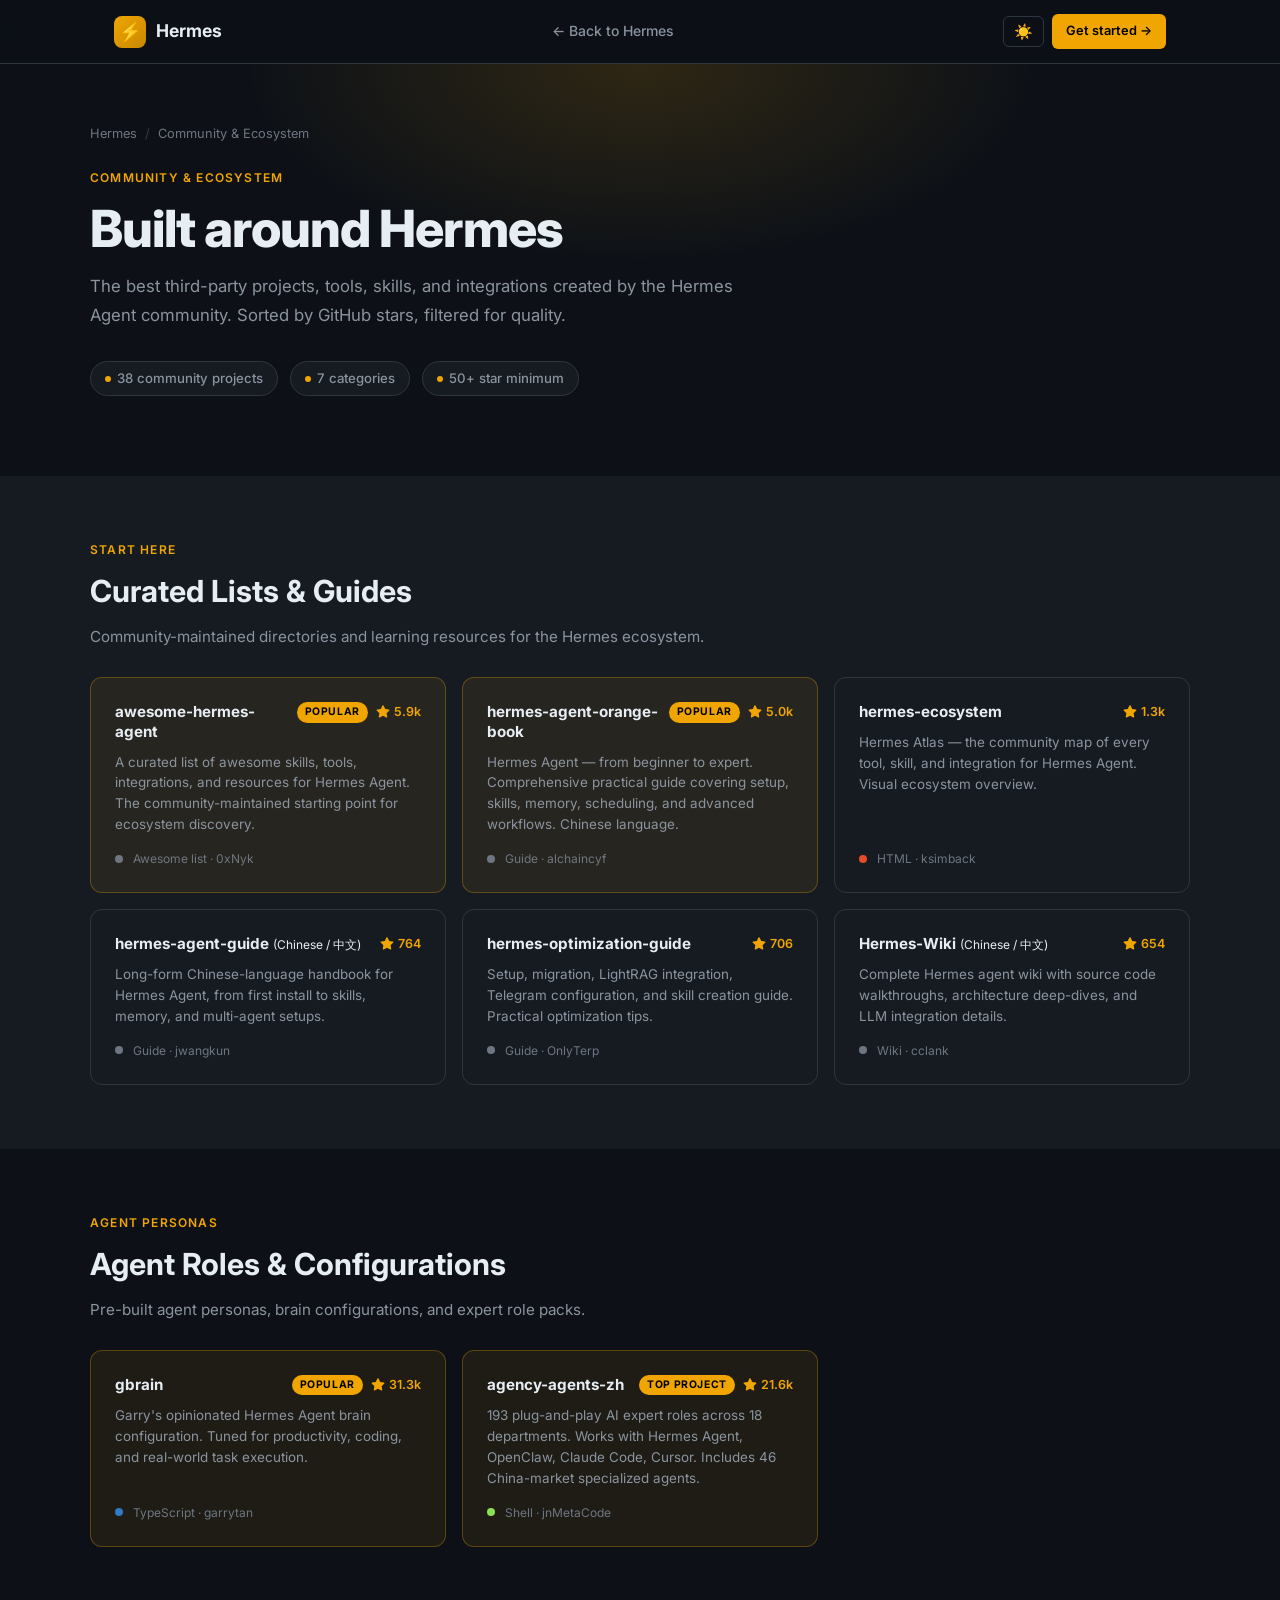
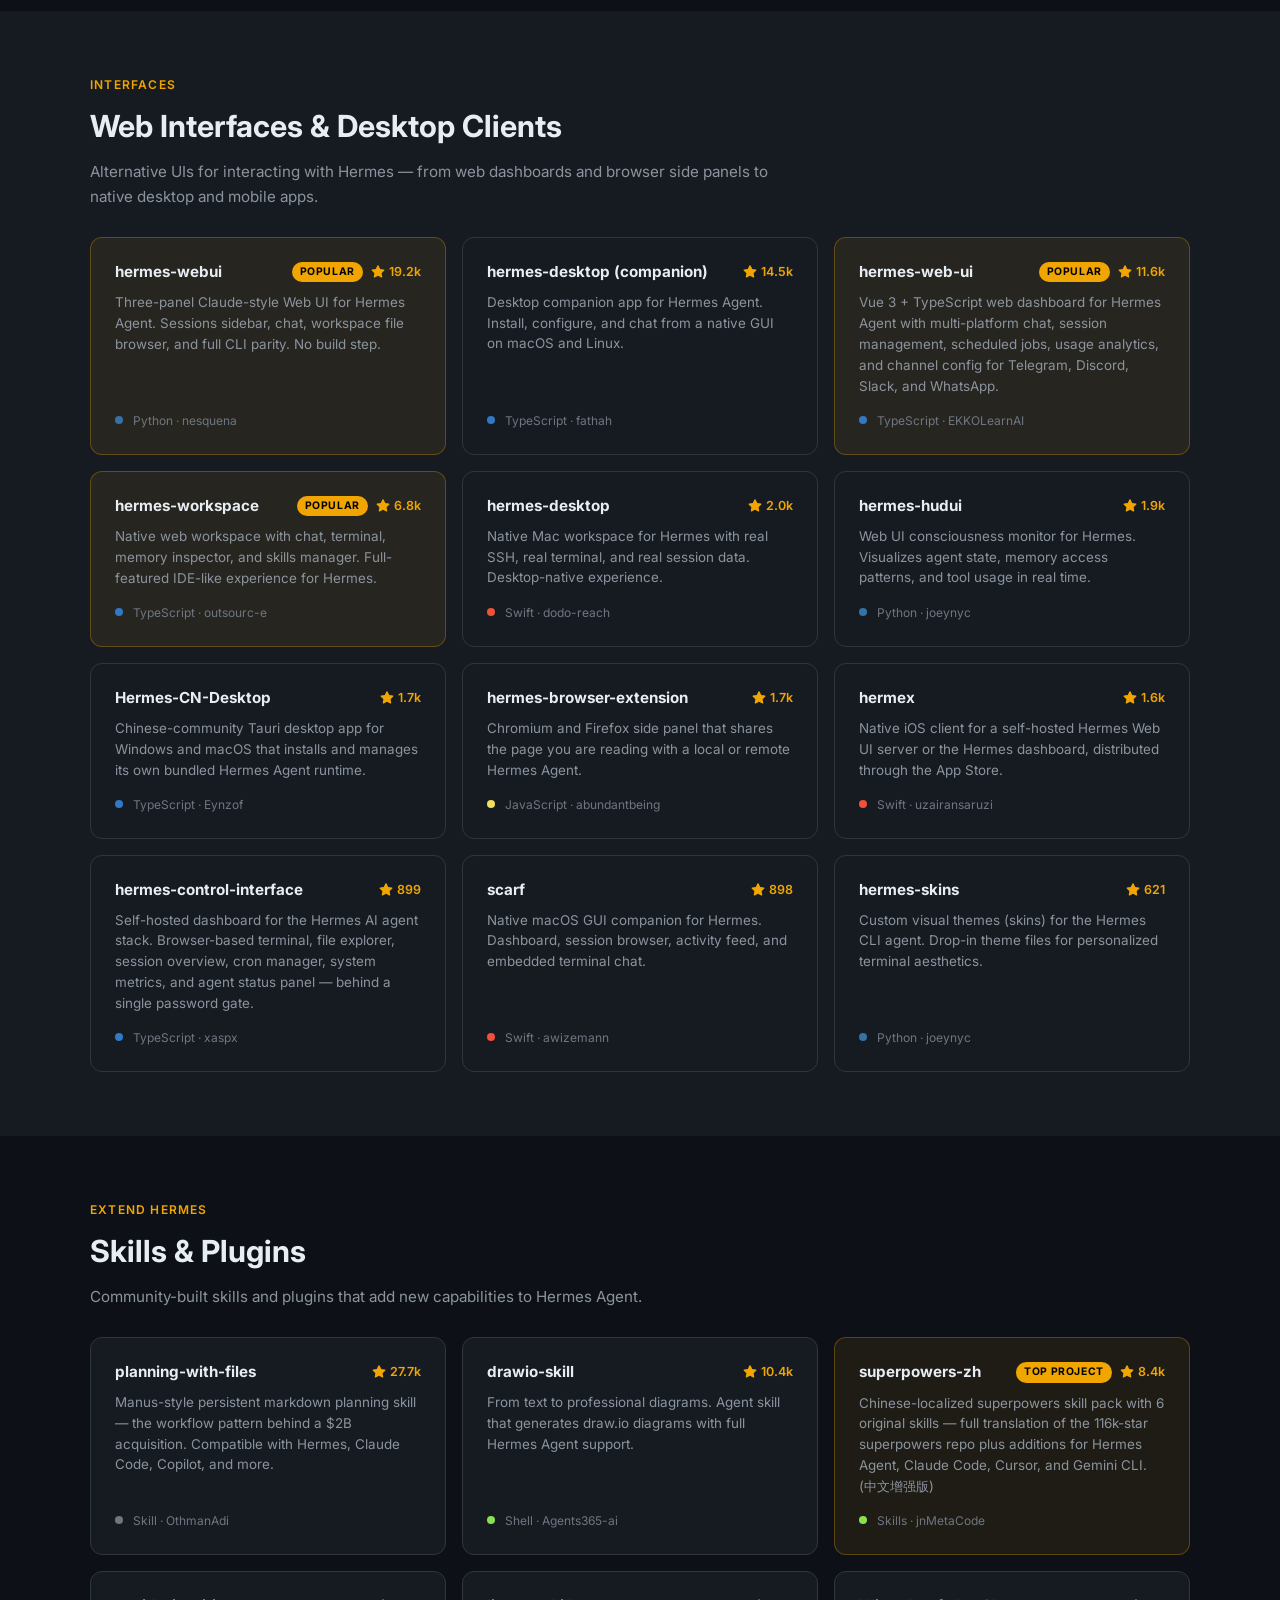
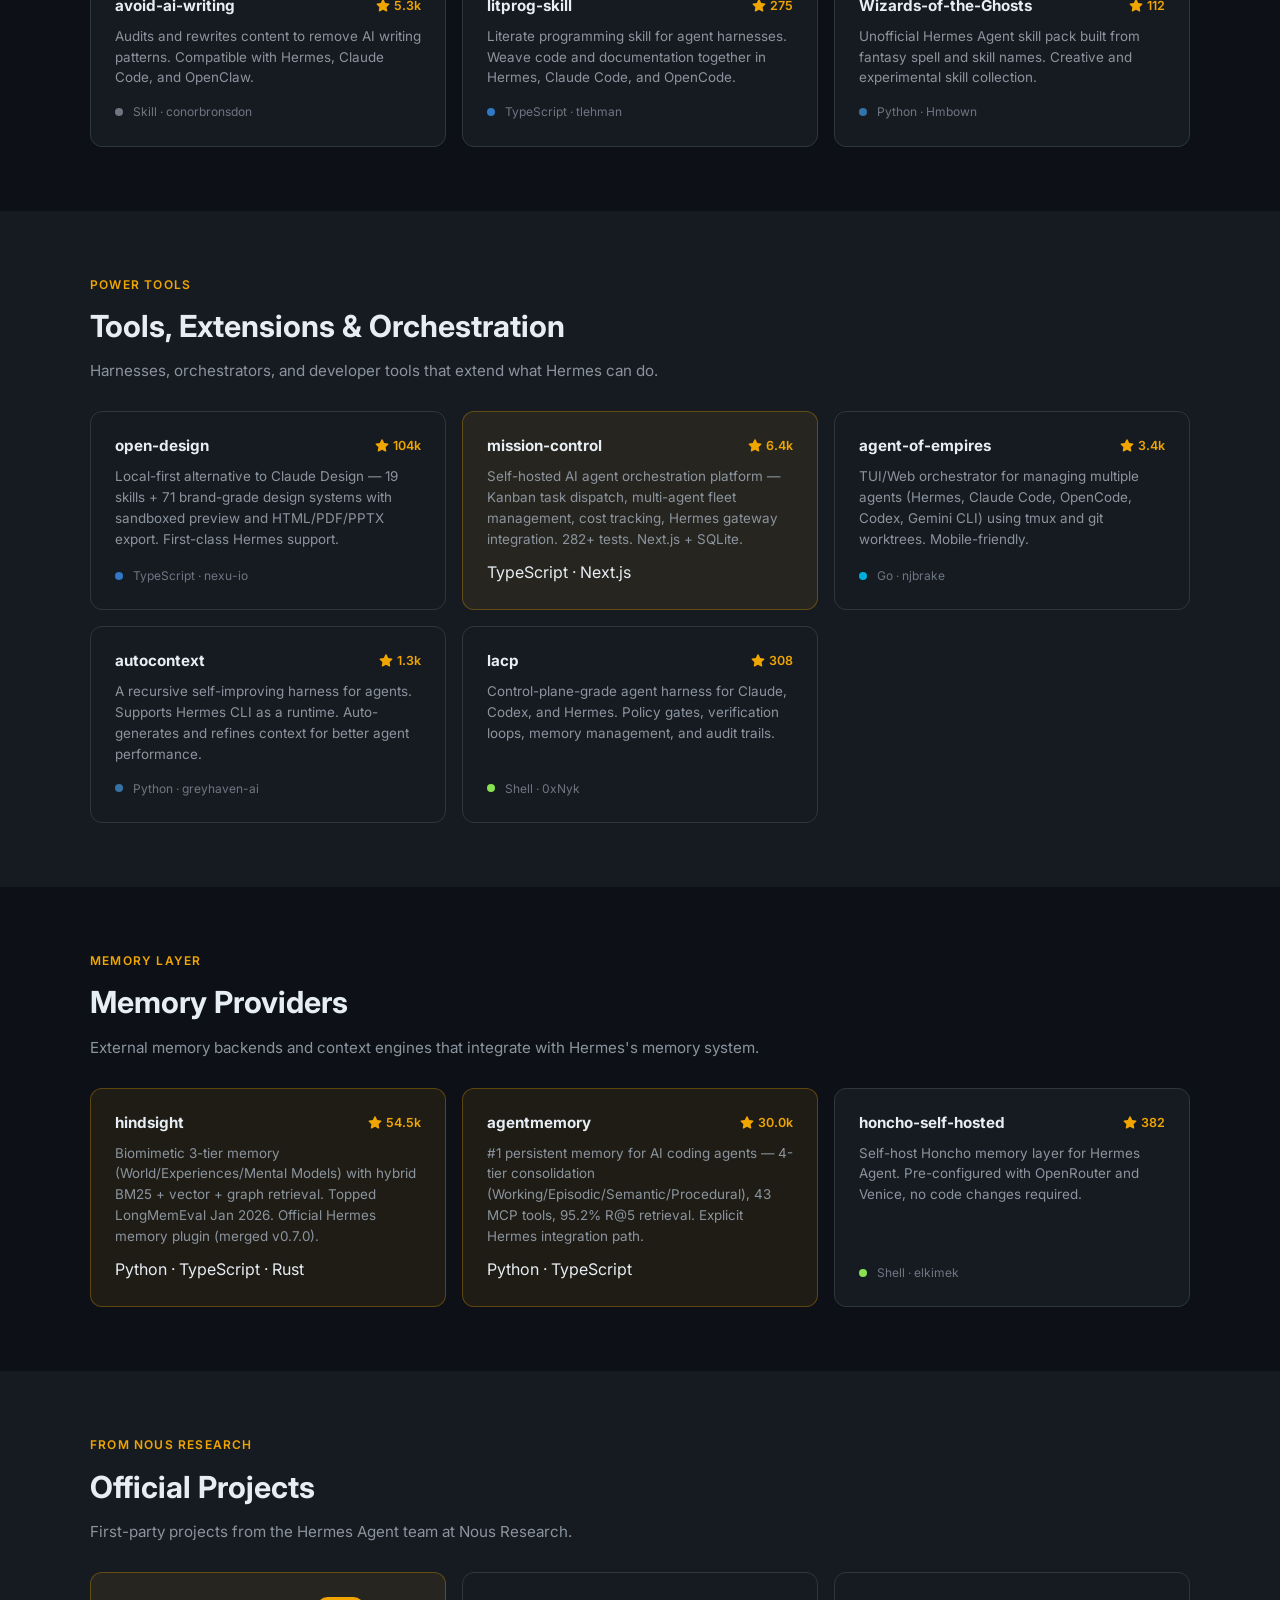
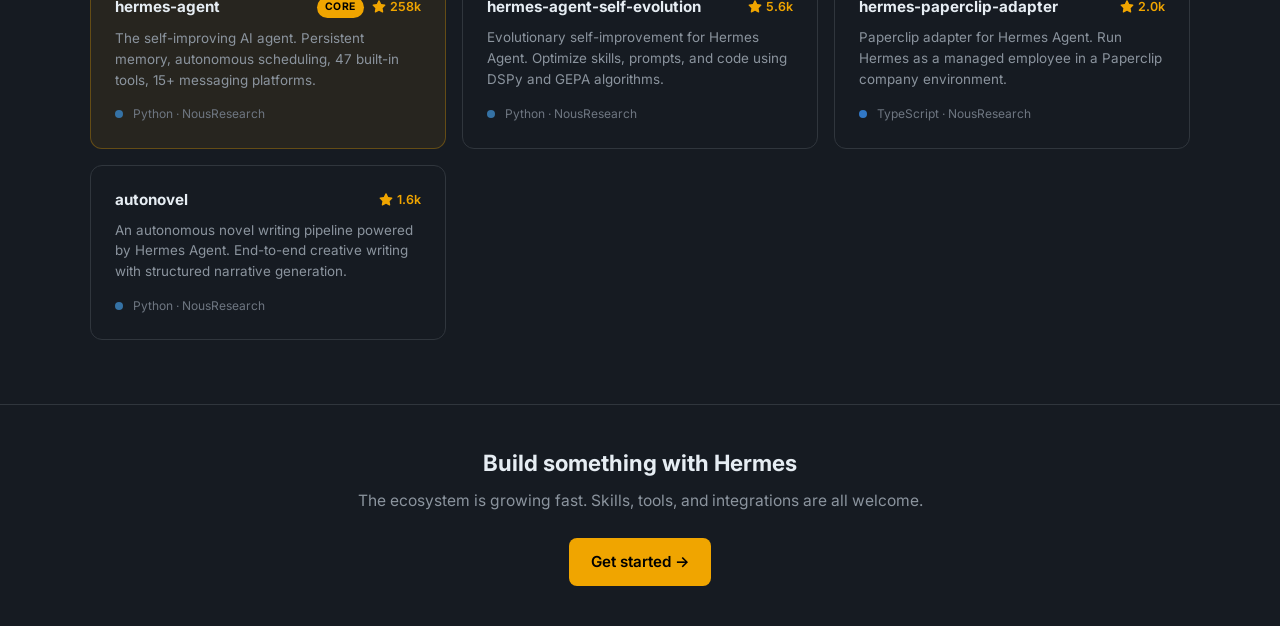
==== community/index.html @ 7d4db8fd "docs(community): daily star count refresh + re-sort by stars" ====
<!DOCTYPE html>
<html lang="en" data-theme="dark">
<head>
  <script>
    // Canonical URL: strip trailing index.html so links always show the clean path
    (function(){
      var p = window.location.pathname;
      if (p.endsWith('/index.html')) {
        var clean = p.slice(0, p.length - 'index.html'.length);
        window.history.replaceState(null, '', clean + window.location.search + window.location.hash);
      }
    })();
  </script>
  <meta charset="UTF-8" />
  <meta name="viewport" content="width=device-width, initial-scale=1.0" />
  <title>Hermes Ecosystem — Community Projects &amp; Tools</title>
  <meta name="description" content="The best third-party projects, tools, skills, and integrations built around Hermes Agent by the open-source community." />
  <meta property="og:title" content="Hermes Ecosystem — Community Projects & Tools" />
  <meta property="og:description" content="The best third-party projects, tools, skills, and integrations built around Hermes Agent." />
  <meta property="og:type" content="website" />
  <link rel="icon" type="image/svg+xml" href="/favicon.svg" />
  <link rel="icon" type="image/png" sizes="32x32" href="/favicon-32.png" />
  <link rel="icon" type="image/png" sizes="192x192" href="/favicon-192.png" />
  <link rel="shortcut icon" href="/favicon.ico" />
  <link rel="apple-touch-icon" sizes="512x512" href="/apple-touch-icon.png" />
  <link rel="preconnect" href="https://fonts.googleapis.com" />
  <link rel="preconnect" href="https://fonts.gstatic.com" crossorigin />
  <link href="https://fonts.googleapis.com/css2?family=Inter:wght@300;400;500;600;700;800&family=JetBrains+Mono:wght@400;500&display=swap" rel="stylesheet" />
  <style>
    :root {
      --bg-primary: #0d1117;
      --bg-secondary: #161b22;
      --bg-tertiary: #21262d;
      --bg-card: #161b22;
      --bg-card-hover: #1c2128;
      --border: #30363d;
      --border-hover: #484f58;
      --text-primary: #e6edf3;
      --text-secondary: #8b949e;
      --text-muted: #6e7681;
      --accent: #f0a500;
      --accent-dim: #c88800;
      --accent-glow: rgba(240,165,0,0.15);
      --accent-subtle: rgba(240,165,0,0.08);
      --green: #3fb950;
      --red: #f85149;
      --blue: #58a6ff;
      --purple: #bc8cff;
      --nav-height: 64px;
      --radius: 8px;
      --radius-lg: 12px;
      --shadow: 0 1px 3px rgba(0,0,0,0.4),0 4px 16px rgba(0,0,0,0.3);
    }
    [data-theme="light"] {
      --bg-primary: #ffffff;
      --bg-secondary: #f6f8fa;
      --bg-tertiary: #eaeef2;
      --bg-card: #ffffff;
      --bg-card-hover: #f6f8fa;
      --border: #d0d7de;
      --border-hover: #9198a1;
      --text-primary: #1f2328;
      --text-secondary: #656d76;
      --text-muted: #9198a1;
      --accent: #c07800;
      --accent-dim: #a06000;
      --accent-glow: rgba(192,120,0,0.12);
      --accent-subtle: rgba(192,120,0,0.06);
      --green: #1a7f37;
      --red: #cf222e;
      --blue: #0969da;
      --purple: #7c3aed;
      --shadow: 0 1px 3px rgba(0,0,0,0.1),0 4px 16px rgba(0,0,0,0.06);
    }
    *,*::before,*::after{box-sizing:border-box;margin:0;padding:0}
    html{scroll-behavior:smooth;font-size:16px;overflow-x:hidden}
    body{font-family:'Inter',-apple-system,BlinkMacSystemFont,'Segoe UI',sans-serif;background:var(--bg-primary);color:var(--text-primary);line-height:1.6;transition:background 0.2s,color 0.2s;-webkit-font-smoothing:antialiased}
    a{color:var(--accent);text-decoration:none;transition:color 0.15s}
    a:hover{color:var(--accent-dim)}
    ::-webkit-scrollbar{width:6px;height:6px}
    ::-webkit-scrollbar-track{background:var(--bg-secondary)}
    ::-webkit-scrollbar-thumb{background:var(--border);border-radius:3px}

    /* Nav */
    #nav{position:fixed;top:0;left:0;right:0;height:var(--nav-height);background:rgba(13,17,23,0.92);backdrop-filter:blur(12px);-webkit-backdrop-filter:blur(12px);border-bottom:1px solid var(--border);z-index:1000}
    [data-theme="light"] #nav{background:rgba(255,255,255,0.92)}
    .nav-inner{max-width:1100px;margin:0 auto;padding:0 24px;height:100%;display:flex;align-items:center;justify-content:space-between;gap:16px}
    .nav-logo{display:flex;align-items:center;gap:10px;font-weight:700;font-size:1.1rem;color:var(--text-primary);text-decoration:none;flex-shrink:0}
    .nav-logo-icon{width:32px;height:32px;background:linear-gradient(135deg,var(--accent),var(--accent-dim));border-radius:8px;display:flex;align-items:center;justify-content:center;font-size:18px;line-height:1}
    .nav-back{display:flex;align-items:center;gap:6px;color:var(--text-secondary);font-size:0.875rem;font-weight:500;padding:6px 12px;border-radius:6px;transition:color 0.15s,background 0.15s;text-decoration:none}
    .nav-back:hover{color:var(--text-primary);background:var(--bg-tertiary)}
    .btn-theme{background:none;border:1px solid var(--border);color:var(--text-secondary);cursor:pointer;padding:7px 10px;border-radius:6px;font-size:15px;line-height:1;transition:border-color 0.15s,color 0.15s,background 0.15s}
    .btn-theme:hover{border-color:var(--border-hover);color:var(--text-primary);background:var(--bg-tertiary)}
    .hamburger{display:none;flex-direction:column;gap:5px;cursor:pointer;padding:6px;border:1px solid var(--border);border-radius:6px;background:none;transition:border-color 0.15s;flex-shrink:0}
    .hamburger:hover{border-color:var(--border-hover)}
    .hamburger span{display:block;width:20px;height:2px;background:var(--text-secondary);border-radius:2px;transition:transform 0.2s,opacity 0.2s}
    .hamburger.open span:nth-child(1){transform:translateY(7px) rotate(45deg)}
    .hamburger.open span:nth-child(2){opacity:0}
    .hamburger.open span:nth-child(3){transform:translateY(-7px) rotate(-45deg)}
    #community-mobile-menu{display:none;position:fixed;top:var(--nav-height);left:0;right:0;background:var(--bg-secondary);border-bottom:1px solid var(--border);padding:16px 24px;z-index:999;flex-direction:column;gap:4px}
    #community-mobile-menu.open{display:flex}
    #community-mobile-menu a{color:var(--text-secondary);font-size:0.95rem;font-weight:500;padding:10px 12px;border-radius:6px;transition:color 0.15s,background 0.15s;text-decoration:none}
    #community-mobile-menu a:hover{color:var(--text-primary);background:var(--bg-tertiary)}
    .btn-cta{background:var(--accent);color:#000;font-size:0.8rem;font-weight:600;padding:7px 14px;border-radius:6px;border:none;cursor:pointer;text-decoration:none;display:inline-block;transition:background 0.15s,transform 0.1s;white-space:nowrap}
    .btn-cta:hover{background:var(--accent-dim);color:#000;transform:translateY(-1px)}

    /* Layout */
    main{padding-top:var(--nav-height)}
    .hero{padding:60px 24px 48px;background:var(--bg-primary);position:relative;overflow:hidden}
    .hero::before{content:'';position:absolute;top:-200px;left:50%;transform:translateX(-50%);width:800px;height:400px;background:radial-gradient(ellipse at center,var(--accent-glow) 0%,transparent 70%);pointer-events:none}
    .container{max-width:1100px;margin:0 auto;position:relative}
    .section{padding:64px 24px}
    .section-alt{background:var(--bg-secondary)}

    /* Breadcrumb */
    .breadcrumb{display:flex;align-items:center;gap:8px;font-size:0.8rem;color:var(--text-muted);margin-bottom:24px;flex-wrap:wrap}
    .breadcrumb a{color:var(--text-muted)}
    .breadcrumb a:hover{color:var(--accent)}
    .breadcrumb-sep{opacity:0.4}

    /* Hero content */
    .page-label{font-size:0.75rem;font-weight:600;letter-spacing:0.1em;text-transform:uppercase;color:var(--accent);margin-bottom:12px}
    .page-title{font-size:clamp(2rem,5vw,3.2rem);font-weight:800;line-height:1.1;letter-spacing:-0.02em;margin-bottom:16px}
    .page-sub{font-size:1.05rem;color:var(--text-secondary);max-width:680px;line-height:1.7;margin-bottom:32px}

    /* Stats bar */
    .stats-bar{display:flex;flex-wrap:wrap;gap:12px;margin-bottom:32px}
    .stat-pill{display:inline-flex;align-items:center;gap:6px;background:var(--bg-secondary);border:1px solid var(--border);color:var(--text-secondary);font-size:0.825rem;font-weight:500;padding:6px 14px;border-radius:100px}
    .stat-pill .dot{width:6px;height:6px;background:var(--accent);border-radius:50%;flex-shrink:0}

    /* Category sections */
    .cat-label{font-size:0.75rem;font-weight:600;letter-spacing:0.1em;text-transform:uppercase;color:var(--accent);margin-bottom:8px}
    .cat-title{font-size:clamp(1.4rem,3vw,1.9rem);font-weight:700;margin-bottom:8px;color:var(--text-primary)}
    .cat-desc{font-size:0.95rem;color:var(--text-secondary);max-width:680px;line-height:1.65;margin-bottom:28px}

    /* Project cards */
    .project-grid{display:grid;grid-template-columns:repeat(3,minmax(0,1fr));gap:16px;margin-bottom:0}
    .project-grid > *{min-width:0}
    .project-card{background:var(--bg-card);border:1px solid var(--border);border-radius:var(--radius-lg);padding:24px;display:flex;flex-direction:column;gap:10px;transition:border-color 0.2s,transform 0.15s,background 0.2s;text-decoration:none;color:inherit}
    .project-card:hover{border-color:var(--accent);transform:translateY(-3px);background:var(--bg-card-hover);color:inherit}
    .project-header{display:flex;align-items:flex-start;justify-content:space-between;gap:8px}
    .project-name{font-size:0.95rem;font-weight:700;color:var(--text-primary);line-height:1.3;word-break:break-word;min-width:0;flex:1}
    .project-stars{display:inline-flex;align-items:center;gap:4px;font-size:0.78rem;font-weight:600;color:var(--accent);white-space:nowrap;flex-shrink:0}
    .project-stars svg{width:14px;height:14px;fill:var(--accent)}
    .project-desc{font-size:0.84rem;color:var(--text-secondary);line-height:1.55;flex:1}
    .project-meta{display:flex;align-items:center;gap:10px;font-size:0.75rem;color:var(--text-muted);margin-top:auto;padding-top:4px}
    .lang-dot{width:8px;height:8px;border-radius:50%;flex-shrink:0}
    .lang-python{background:#3572A5}
    .lang-ts{background:#3178c6}
    .lang-js{background:#f1e05a}
    .lang-swift{background:#F05138}
    .lang-shell{background:#89e051}
    .lang-html{background:#e34c26}
    .lang-go{background:#00ADD8}
    .lang-rust{background:#dea584}
    .lang-makefile{background:#427819}
    .lang-docs{background:var(--text-muted)}

    /* Featured card (wider) */
    .project-card.featured{border-color:rgba(240,165,0,0.3);background:var(--accent-subtle)}
    .project-card.featured:hover{border-color:var(--accent)}
    .featured-badge{font-size:0.65rem;font-weight:700;letter-spacing:0.06em;text-transform:uppercase;background:var(--accent);color:#000;padding:2px 8px;border-radius:100px;flex-shrink:0}

    /* CTA footer */
    .cta-strip{background:var(--bg-secondary);border-top:1px solid var(--border);padding:40px 24px;text-align:center}
    .cta-strip h2{font-size:1.4rem;font-weight:700;margin-bottom:8px}
    .cta-strip p{color:var(--text-secondary);margin-bottom:24px;font-size:0.975rem}
    .cta-btns{display:flex;gap:12px;justify-content:center;flex-wrap:wrap}
    .btn-primary{display:inline-flex;align-items:center;gap:6px;background:var(--accent);color:#000;font-weight:600;font-size:0.95rem;padding:12px 22px;border-radius:8px;transition:background 0.15s,transform 0.1s}
    .btn-primary:hover{background:var(--accent-dim);color:#000;transform:translateY(-1px)}
    .btn-secondary{display:inline-flex;align-items:center;gap:6px;background:var(--bg-card);border:1px solid var(--border);color:var(--text-primary);font-weight:500;font-size:0.95rem;padding:12px 22px;border-radius:8px;transition:border-color 0.15s,background 0.15s}
    .btn-secondary:hover{border-color:var(--border-hover);background:var(--bg-card-hover);color:var(--text-primary)}

    /* Responsive */
    @media(max-width:900px){.project-grid{grid-template-columns:repeat(2,minmax(0,1fr))}}
    @media(max-width:640px){
      .project-grid{grid-template-columns:1fr}
      .nav-back{display:none}
      .btn-cta{display:none}
      .hamburger{display:flex}
      .nav-inner{gap:8px}
      .hero{padding:48px 16px 36px}
      .section{padding:48px 16px}
    }
  </style>
</head>
<body>

<nav id="nav">
  <div class="nav-inner">
    <a href="../index.html" class="nav-logo">
      <div class="nav-logo-icon">&#9889;</div>
      Hermes
    </a>
    <a href="../index.html#resources" class="nav-back"><span>&larr; Back to Hermes</span></a>
    <div style="display:flex;align-items:center;gap:8px;flex-shrink:0">
      <button class="btn-theme" id="theme-toggle" aria-label="Toggle theme">🌙</button>
      <a href="https://hermes-agent.nousresearch.com/docs/getting-started/installation" class="btn-cta" target="_blank" rel="noopener">Get started &rarr;</a>
    </div>
    <button class="hamburger" id="community-hamburger" aria-label="Open menu">
      <span></span><span></span><span></span>
    </button>
  </div>
</nav>

<div id="community-mobile-menu">
  <a href="../index.html">⚡ Hermes Home</a>
  <a href="../index.html#why">Why Hermes</a>
  <a href="../index.html#features">Features</a>
  <a href="../index.html#compare">Compare</a>
  <a href="../index.html#install">Install</a>
  <a href="../index.html#resources">Resources</a>
  <a href="../eli5/" style="color:var(--accent)">🧠 ELI5 — What is Hermes?</a>
  <a href="../models/" style="color:var(--accent)">🤖 Best Models 2026</a>
  <a href="../index.html#resources" style="color:var(--accent)">🌎 Community &amp; Ecosystem</a>
  <a href="https://hermes-agent.nousresearch.com/docs/getting-started/installation" target="_blank" rel="noopener" style="color:var(--accent);margin-top:4px">Get started →</a>
</div>

<main>
  <div class="hero">
    <div class="container">
      <nav class="breadcrumb" aria-label="Breadcrumb">
        <a href="../index.html">Hermes</a>
        <span class="breadcrumb-sep">/</span>
        <span>Community &amp; Ecosystem</span>
      </nav>

      <div class="page-label">Community &amp; Ecosystem</div>
      <h1 class="page-title">Built around Hermes</h1>
      <p class="page-sub">The best third-party projects, tools, skills, and integrations created by the Hermes Agent community. Sorted by GitHub stars, filtered for quality.</p>

      <div class="stats-bar">
        <span class="stat-pill"><span class="dot"></span>38 community projects</span>
        <span class="stat-pill"><span class="dot"></span>7 categories</span>
        <span class="stat-pill"><span class="dot"></span>50+ star minimum</span>
      </div>
    </div>
  </div>

  <!-- ===== CURATED LISTS & GUIDES ===== -->
  <div class="section section-alt">
    <div class="container">
      <p class="cat-label">Start here</p>
      <h2 class="cat-title">Curated Lists &amp; Guides</h2>
      <p class="cat-desc">Community-maintained directories and learning resources for the Hermes ecosystem.</p>
      <div class="project-grid">
        <a href="https://github.com/0xNyk/awesome-hermes-agent" target="_blank" rel="noopener" class="project-card featured">
          <div class="project-header">
            <div class="project-name">awesome-hermes-agent</div>
            <span class="featured-badge">Popular</span>
            <span class="project-stars"><svg viewBox="0 0 16 16"><path d="M8 .25a.75.75 0 0 1 .673.418l1.882 3.815 4.21.612a.75.75 0 0 1 .416 1.279l-3.046 2.97.719 4.192a.75.75 0 0 1-1.088.791L8 12.347l-3.766 1.98a.75.75 0 0 1-1.088-.79l.72-4.194L.818 6.374a.75.75 0 0 1 .416-1.28l4.21-.611L7.327.668A.75.75 0 0 1 8 .25z"/></svg>5.9k</span>
          </div>
          <div class="project-desc">A curated list of awesome skills, tools, integrations, and resources for Hermes Agent. The community-maintained starting point for ecosystem discovery.</div>
          <div class="project-meta"><span class="lang-dot lang-docs"></span> Awesome list &middot; 0xNyk</div>
        </a>
        <a href="https://github.com/alchaincyf/hermes-agent-orange-book" target="_blank" rel="noopener" class="project-card featured">
          <div class="project-header">
            <div class="project-name">hermes-agent-orange-book</div>
            <span class="featured-badge">Popular</span>
            <span class="project-stars"><svg viewBox="0 0 16 16"><path d="M8 .25a.75.75 0 0 1 .673.418l1.882 3.815 4.21.612a.75.75 0 0 1 .416 1.279l-3.046 2.97.719 4.192a.75.75 0 0 1-1.088.791L8 12.347l-3.766 1.98a.75.75 0 0 1-1.088-.79l.72-4.194L.818 6.374a.75.75 0 0 1 .416-1.28l4.21-.611L7.327.668A.75.75 0 0 1 8 .25z"/></svg>5.0k</span>
          </div>
          <div class="project-desc">Hermes Agent &mdash; from beginner to expert. Comprehensive practical guide covering setup, skills, memory, scheduling, and advanced workflows. Chinese language.</div>
          <div class="project-meta"><span class="lang-dot lang-docs"></span> Guide &middot; alchaincyf</div>
        </a>
        <a href="https://github.com/ksimback/hermes-ecosystem" target="_blank" rel="noopener" class="project-card">
          <div class="project-header">
            <div class="project-name">hermes-ecosystem</div>
            <span class="project-stars"><svg viewBox="0 0 16 16"><path d="M8 .25a.75.75 0 0 1 .673.418l1.882 3.815 4.21.612a.75.75 0 0 1 .416 1.279l-3.046 2.97.719 4.192a.75.75 0 0 1-1.088.791L8 12.347l-3.766 1.98a.75.75 0 0 1-1.088-.79l.72-4.194L.818 6.374a.75.75 0 0 1 .416-1.28l4.21-.611L7.327.668A.75.75 0 0 1 8 .25z"/></svg>1.3k</span>
          </div>
          <div class="project-desc">Hermes Atlas &mdash; the community map of every tool, skill, and integration for Hermes Agent. Visual ecosystem overview.</div>
          <div class="project-meta"><span class="lang-dot lang-html"></span> HTML &middot; ksimback</div>
        </a>
        <a href="https://github.com/jwangkun/hermes-agent-guide" target="_blank" rel="noopener" class="project-card">
          <div class="project-header">
            <div class="project-name">hermes-agent-guide <span style="font-weight: normal; font-size: 12px;">(Chinese / 中文)</span></div>
            <span class="project-stars"><svg viewBox="0 0 16 16"><path d="M8 .25a.75.75 0 0 1 .673.418l1.882 3.815 4.21.612a.75.75 0 0 1 .416 1.279l-3.046 2.97.719 4.192a.75.75 0 0 1-1.088.791L8 12.347l-3.766 1.98a.75.75 0 0 1-1.088-.79l.72-4.194L.818 6.374a.75.75 0 0 1 .416-1.28l4.21-.611L7.327.668A.75.75 0 0 1 8 .25z"/></svg>764</span>
          </div>
          <div class="project-desc">Long-form Chinese-language handbook for Hermes Agent, from first install to skills, memory, and multi-agent setups.</div>
          <div class="project-meta"><span class="lang-dot lang-docs"></span> Guide &middot; jwangkun</div>
        </a>
        <a href="https://github.com/OnlyTerp/hermes-optimization-guide" target="_blank" rel="noopener" class="project-card">
          <div class="project-header">
            <div class="project-name">hermes-optimization-guide</div>
            <span class="project-stars"><svg viewBox="0 0 16 16"><path d="M8 .25a.75.75 0 0 1 .673.418l1.882 3.815 4.21.612a.75.75 0 0 1 .416 1.279l-3.046 2.97.719 4.192a.75.75 0 0 1-1.088.791L8 12.347l-3.766 1.98a.75.75 0 0 1-1.088-.79l.72-4.194L.818 6.374a.75.75 0 0 1 .416-1.28l4.21-.611L7.327.668A.75.75 0 0 1 8 .25z"/></svg>706</span>
          </div>
          <div class="project-desc">Setup, migration, LightRAG integration, Telegram configuration, and skill creation guide. Practical optimization tips.</div>
          <div class="project-meta"><span class="lang-dot lang-docs"></span> Guide &middot; OnlyTerp</div>
        </a>
        <a href="https://github.com/cclank/Hermes-Wiki" target="_blank" rel="noopener" class="project-card">
          <div class="project-header">
            <div class="project-name">Hermes-Wiki <span style="font-weight: normal; font-size: 12px;">(Chinese / 中文)</span></div>
            <span class="project-stars"><svg viewBox="0 0 16 16"><path d="M8 .25a.75.75 0 0 1 .673.418l1.882 3.815 4.21.612a.75.75 0 0 1 .416 1.279l-3.046 2.97.719 4.192a.75.75 0 0 1-1.088.791L8 12.347l-3.766 1.98a.75.75 0 0 1-1.088-.79l.72-4.194L.818 6.374a.75.75 0 0 1 .416-1.28l4.21-.611L7.327.668A.75.75 0 0 1 8 .25z"/></svg>654</span>
          </div>
          <div class="project-desc">Complete Hermes agent wiki with source code walkthroughs, architecture deep-dives, and LLM integration details.</div>
          <div class="project-meta"><span class="lang-dot lang-docs"></span> Wiki &middot; cclank</div>
        </a>
      </div>
    </div>
  </div>

  <!-- ===== AGENT ROLES & CONFIGS ===== -->
  <div class="section">
    <div class="container">
      <p class="cat-label">Agent personas</p>
      <h2 class="cat-title">Agent Roles &amp; Configurations</h2>
      <p class="cat-desc">Pre-built agent personas, brain configurations, and expert role packs.</p>
      <div class="project-grid">
        <a href="https://github.com/garrytan/gbrain" target="_blank" rel="noopener" class="project-card featured">
          <div class="project-header">
            <div class="project-name">gbrain</div>
            <span class="featured-badge">Popular</span>
            <span class="project-stars"><svg viewBox="0 0 16 16"><path d="M8 .25a.75.75 0 0 1 .673.418l1.882 3.815 4.21.612a.75.75 0 0 1 .416 1.279l-3.046 2.97.719 4.192a.75.75 0 0 1-1.088.791L8 12.347l-3.766 1.98a.75.75 0 0 1-1.088-.79l.72-4.194L.818 6.374a.75.75 0 0 1 .416-1.28l4.21-.611L7.327.668A.75.75 0 0 1 8 .25z"/></svg>31.3k</span>
          </div>
          <div class="project-desc">Garry's opinionated Hermes Agent brain configuration. Tuned for productivity, coding, and real-world task execution.</div>
          <div class="project-meta"><span class="lang-dot lang-ts"></span> TypeScript &middot; garrytan</div>
        </a>
        <a href="https://github.com/jnMetaCode/agency-agents-zh" target="_blank" rel="noopener" class="project-card featured">
          <div class="project-header">
            <div class="project-name">agency-agents-zh</div>
            <span class="featured-badge">Top project</span>
            <span class="project-stars"><svg viewBox="0 0 16 16"><path d="M8 .25a.75.75 0 0 1 .673.418l1.882 3.815 4.21.612a.75.75 0 0 1 .416 1.279l-3.046 2.97.719 4.192a.75.75 0 0 1-1.088.791L8 12.347l-3.766 1.98a.75.75 0 0 1-1.088-.79l.72-4.194L.818 6.374a.75.75 0 0 1 .416-1.28l4.21-.611L7.327.668A.75.75 0 0 1 8 .25z"/></svg>21.6k</span>
          </div>
          <div class="project-desc">193 plug-and-play AI expert roles across 18 departments. Works with Hermes Agent, OpenClaw, Claude Code, Cursor. Includes 46 China-market specialized agents.</div>
          <div class="project-meta"><span class="lang-dot lang-shell"></span> Shell &middot; jnMetaCode</div>
        </a>
      </div>
    </div>
  </div>

  <!-- ===== WEB INTERFACES & DESKTOP ===== -->
  <div class="section section-alt">
    <div class="container">
      <p class="cat-label">Interfaces</p>
      <h2 class="cat-title">Web Interfaces &amp; Desktop Clients</h2>
      <p class="cat-desc">Alternative UIs for interacting with Hermes &mdash; from web dashboards and browser side panels to native desktop and mobile apps.</p>
      <div class="project-grid">
        <a href="https://github.com/nesquena/hermes-webui" target="_blank" rel="noopener" class="project-card featured">
          <div class="project-header">
            <div class="project-name">hermes-webui</div>
            <span class="featured-badge">Popular</span>
            <span class="project-stars"><svg viewBox="0 0 16 16"><path d="M8 .25a.75.75 0 0 1 .673.418l1.882 3.815 4.21.612a.75.75 0 0 1 .416 1.279l-3.046 2.97.719 4.192a.75.75 0 0 1-1.088.791L8 12.347l-3.766 1.98a.75.75 0 0 1-1.088-.79l.72-4.194L.818 6.374a.75.75 0 0 1 .416-1.28l4.21-.611L7.327.668A.75.75 0 0 1 8 .25z"/></svg>19.2k</span>
          </div>
          <div class="project-desc">Three-panel Claude-style Web UI for Hermes Agent. Sessions sidebar, chat, workspace file browser, and full CLI parity. No build step.</div>
          <div class="project-meta"><span class="lang-dot lang-python"></span> Python &middot; nesquena</div>
        </a>
        <a href="https://github.com/fathah/hermes-desktop" target="_blank" rel="noopener" class="project-card">
          <div class="project-header">
            <div class="project-name">hermes-desktop (companion)</div>
            <span class="project-stars"><svg viewBox="0 0 16 16"><path d="M8 .25a.75.75 0 0 1 .673.418l1.882 3.815 4.21.612a.75.75 0 0 1 .416 1.279l-3.046 2.97.719 4.192a.75.75 0 0 1-1.088.791L8 12.347l-3.766 1.98a.75.75 0 0 1-1.088-.79l.72-4.194L.818 6.374a.75.75 0 0 1 .416-1.28l4.21-.611L7.327.668A.75.75 0 0 1 8 .25z"/></svg>14.5k</span>
          </div>
          <div class="project-desc">Desktop companion app for Hermes Agent. Install, configure, and chat from a native GUI on macOS and Linux.</div>
          <div class="project-meta"><span class="lang-dot lang-ts"></span> TypeScript &middot; fathah</div>
        </a>
        <a href="https://github.com/EKKOLearnAI/hermes-web-ui" target="_blank" rel="noopener" class="project-card featured">
          <div class="project-header">
            <div class="project-name">hermes-web-ui</div>
            <span class="featured-badge">Popular</span>
            <span class="project-stars"><svg viewBox="0 0 16 16"><path d="M8 .25a.75.75 0 0 1 .673.418l1.882 3.815 4.21.612a.75.75 0 0 1 .416 1.279l-3.046 2.97.719 4.192a.75.75 0 0 1-1.088.791L8 12.347l-3.766 1.98a.75.75 0 0 1-1.088-.79l.72-4.194L.818 6.374a.75.75 0 0 1 .416-1.28l4.21-.611L7.327.668A.75.75 0 0 1 8 .25z"/></svg>11.6k</span>
          </div>
          <div class="project-desc">Vue 3 + TypeScript web dashboard for Hermes Agent with multi-platform chat, session management, scheduled jobs, usage analytics, and channel config for Telegram, Discord, Slack, and WhatsApp.</div>
          <div class="project-meta"><span class="lang-dot lang-ts"></span> TypeScript &middot; EKKOLearnAI</div>
        </a>
        <a href="https://github.com/outsourc-e/hermes-workspace" target="_blank" rel="noopener" class="project-card featured">
          <div class="project-header">
            <div class="project-name">hermes-workspace</div>
            <span class="featured-badge">Popular</span>
            <span class="project-stars"><svg viewBox="0 0 16 16"><path d="M8 .25a.75.75 0 0 1 .673.418l1.882 3.815 4.21.612a.75.75 0 0 1 .416 1.279l-3.046 2.97.719 4.192a.75.75 0 0 1-1.088.791L8 12.347l-3.766 1.98a.75.75 0 0 1-1.088-.79l.72-4.194L.818 6.374a.75.75 0 0 1 .416-1.28l4.21-.611L7.327.668A.75.75 0 0 1 8 .25z"/></svg>6.8k</span>
          </div>
          <div class="project-desc">Native web workspace with chat, terminal, memory inspector, and skills manager. Full-featured IDE-like experience for Hermes.</div>
          <div class="project-meta"><span class="lang-dot lang-ts"></span> TypeScript &middot; outsourc-e</div>
        </a>
        <a href="https://github.com/dodo-reach/hermes-desktop" target="_blank" rel="noopener" class="project-card">
          <div class="project-header">
            <div class="project-name">hermes-desktop</div>
            <span class="project-stars"><svg viewBox="0 0 16 16"><path d="M8 .25a.75.75 0 0 1 .673.418l1.882 3.815 4.21.612a.75.75 0 0 1 .416 1.279l-3.046 2.97.719 4.192a.75.75 0 0 1-1.088.791L8 12.347l-3.766 1.98a.75.75 0 0 1-1.088-.79l.72-4.194L.818 6.374a.75.75 0 0 1 .416-1.28l4.21-.611L7.327.668A.75.75 0 0 1 8 .25z"/></svg>2.0k</span>
          </div>
          <div class="project-desc">Native Mac workspace for Hermes with real SSH, real terminal, and real session data. Desktop-native experience.</div>
          <div class="project-meta"><span class="lang-dot lang-swift"></span> Swift &middot; dodo-reach</div>
        </a>
        <a href="https://github.com/joeynyc/hermes-hudui" target="_blank" rel="noopener" class="project-card">
          <div class="project-header">
            <div class="project-name">hermes-hudui</div>
            <span class="project-stars"><svg viewBox="0 0 16 16"><path d="M8 .25a.75.75 0 0 1 .673.418l1.882 3.815 4.21.612a.75.75 0 0 1 .416 1.279l-3.046 2.97.719 4.192a.75.75 0 0 1-1.088.791L8 12.347l-3.766 1.98a.75.75 0 0 1-1.088-.79l.72-4.194L.818 6.374a.75.75 0 0 1 .416-1.28l4.21-.611L7.327.668A.75.75 0 0 1 8 .25z"/></svg>1.9k</span>
          </div>
          <div class="project-desc">Web UI consciousness monitor for Hermes. Visualizes agent state, memory access patterns, and tool usage in real time.</div>
          <div class="project-meta"><span class="lang-dot lang-python"></span> Python &middot; joeynyc</div>
        </a>
        <a href="https://github.com/Eynzof/Hermes-CN-Desktop" target="_blank" rel="noopener" class="project-card">
          <div class="project-header">
            <div class="project-name">Hermes-CN-Desktop</div>
            <span class="project-stars"><svg viewBox="0 0 16 16"><path d="M8 .25a.75.75 0 0 1 .673.418l1.882 3.815 4.21.612a.75.75 0 0 1 .416 1.279l-3.046 2.97.719 4.192a.75.75 0 0 1-1.088.791L8 12.347l-3.766 1.98a.75.75 0 0 1-1.088-.79l.72-4.194L.818 6.374a.75.75 0 0 1 .416-1.28l4.21-.611L7.327.668A.75.75 0 0 1 8 .25z"/></svg>1.7k</span>
          </div>
          <div class="project-desc">Chinese-community Tauri desktop app for Windows and macOS that installs and manages its own bundled Hermes Agent runtime.</div>
          <div class="project-meta"><span class="lang-dot lang-ts"></span> TypeScript &middot; Eynzof</div>
        </a>
        <a href="https://github.com/abundantbeing/hermes-browser-extension" target="_blank" rel="noopener" class="project-card">
          <div class="project-header">
            <div class="project-name">hermes-browser-extension</div>
            <span class="project-stars"><svg viewBox="0 0 16 16"><path d="M8 .25a.75.75 0 0 1 .673.418l1.882 3.815 4.21.612a.75.75 0 0 1 .416 1.279l-3.046 2.97.719 4.192a.75.75 0 0 1-1.088.791L8 12.347l-3.766 1.98a.75.75 0 0 1-1.088-.79l.72-4.194L.818 6.374a.75.75 0 0 1 .416-1.28l4.21-.611L7.327.668A.75.75 0 0 1 8 .25z"/></svg>1.7k</span>
          </div>
          <div class="project-desc">Chromium and Firefox side panel that shares the page you are reading with a local or remote Hermes Agent.</div>
          <div class="project-meta"><span class="lang-dot lang-js"></span> JavaScript &middot; abundantbeing</div>
        </a>
        <a href="https://github.com/uzairansaruzi/hermex" target="_blank" rel="noopener" class="project-card">
          <div class="project-header">
            <div class="project-name">hermex</div>
            <span class="project-stars"><svg viewBox="0 0 16 16"><path d="M8 .25a.75.75 0 0 1 .673.418l1.882 3.815 4.21.612a.75.75 0 0 1 .416 1.279l-3.046 2.97.719 4.192a.75.75 0 0 1-1.088.791L8 12.347l-3.766 1.98a.75.75 0 0 1-1.088-.79l.72-4.194L.818 6.374a.75.75 0 0 1 .416-1.28l4.21-.611L7.327.668A.75.75 0 0 1 8 .25z"/></svg>1.6k</span>
          </div>
          <div class="project-desc">Native iOS client for a self-hosted Hermes Web UI server or the Hermes dashboard, distributed through the App Store.</div>
          <div class="project-meta"><span class="lang-dot lang-swift"></span> Swift &middot; uzairansaruzi</div>
        </a>
        <a href="https://github.com/xaspx/hermes-control-interface" target="_blank" rel="noopener" class="project-card">
          <div class="project-header">
            <div class="project-name">hermes-control-interface</div>
            <span class="project-stars"><svg viewBox="0 0 16 16"><path d="M8 .25a.75.75 0 0 1 .673.418l1.882 3.815 4.21.612a.75.75 0 0 1 .416 1.279l-3.046 2.97.719 4.192a.75.75 0 0 1-1.088.791L8 12.347l-3.766 1.98a.75.75 0 0 1-1.088-.79l.72-4.194L.818 6.374a.75.75 0 0 1 .416-1.28l4.21-.611L7.327.668A.75.75 0 0 1 8 .25z"/></svg>899</span>
          </div>
          <div class="project-desc">Self-hosted dashboard for the Hermes AI agent stack. Browser-based terminal, file explorer, session overview, cron manager, system metrics, and agent status panel — behind a single password gate.</div>
          <div class="project-meta"><span class="lang-dot lang-ts"></span> TypeScript &middot; xaspx</div>
        </a>
        <a href="https://github.com/awizemann/scarf" target="_blank" rel="noopener" class="project-card">
          <div class="project-header">
            <div class="project-name">scarf</div>
            <span class="project-stars"><svg viewBox="0 0 16 16"><path d="M8 .25a.75.75 0 0 1 .673.418l1.882 3.815 4.21.612a.75.75 0 0 1 .416 1.279l-3.046 2.97.719 4.192a.75.75 0 0 1-1.088.791L8 12.347l-3.766 1.98a.75.75 0 0 1-1.088-.79l.72-4.194L.818 6.374a.75.75 0 0 1 .416-1.28l4.21-.611L7.327.668A.75.75 0 0 1 8 .25z"/></svg>898</span>
          </div>
          <div class="project-desc">Native macOS GUI companion for Hermes. Dashboard, session browser, activity feed, and embedded terminal chat.</div>
          <div class="project-meta"><span class="lang-dot lang-swift"></span> Swift &middot; awizemann</div>
        </a>
        <a href="https://github.com/joeynyc/hermes-skins" target="_blank" rel="noopener" class="project-card">
          <div class="project-header">
            <div class="project-name">hermes-skins</div>
            <span class="project-stars"><svg viewBox="0 0 16 16"><path d="M8 .25a.75.75 0 0 1 .673.418l1.882 3.815 4.21.612a.75.75 0 0 1 .416 1.279l-3.046 2.97.719 4.192a.75.75 0 0 1-1.088.791L8 12.347l-3.766 1.98a.75.75 0 0 1-1.088-.79l.72-4.194L.818 6.374a.75.75 0 0 1 .416-1.28l4.21-.611L7.327.668A.75.75 0 0 1 8 .25z"/></svg>621</span>
          </div>
          <div class="project-desc">Custom visual themes (skins) for the Hermes CLI agent. Drop-in theme files for personalized terminal aesthetics.</div>
          <div class="project-meta"><span class="lang-dot lang-python"></span> Python &middot; joeynyc</div>
        </a>
      </div>
    </div>
  </div>

  <!-- ===== SKILLS & PLUGINS ===== -->
  <div class="section">
    <div class="container">
      <p class="cat-label">Extend Hermes</p>
      <h2 class="cat-title">Skills &amp; Plugins</h2>
      <p class="cat-desc">Community-built skills and plugins that add new capabilities to Hermes Agent.</p>
      <div class="project-grid">
        <a href="https://github.com/OthmanAdi/planning-with-files" target="_blank" rel="noopener" class="project-card">
          <div class="project-header">
            <div class="project-name">planning-with-files</div>
            <span class="project-stars"><svg viewBox="0 0 16 16"><path d="M8 .25a.75.75 0 0 1 .673.418l1.882 3.815 4.21.612a.75.75 0 0 1 .416 1.279l-3.046 2.97.719 4.192a.75.75 0 0 1-1.088.791L8 12.347l-3.766 1.98a.75.75 0 0 1-1.088-.79l.72-4.194L.818 6.374a.75.75 0 0 1 .416-1.28l4.21-.611L7.327.668A.75.75 0 0 1 8 .25z"/></svg>27.7k</span>
          </div>
          <div class="project-desc">Manus-style persistent markdown planning skill — the workflow pattern behind a $2B acquisition. Compatible with Hermes, Claude Code, Copilot, and more.</div>
          <div class="project-meta"><span class="lang-dot lang-docs"></span> Skill &middot; OthmanAdi</div>
        </a>
        <a href="https://github.com/Agents365-ai/drawio-skill" target="_blank" rel="noopener" class="project-card">
          <div class="project-header">
            <div class="project-name">drawio-skill</div>
            <span class="project-stars"><svg viewBox="0 0 16 16"><path d="M8 .25a.75.75 0 0 1 .673.418l1.882 3.815 4.21.612a.75.75 0 0 1 .416 1.279l-3.046 2.97.719 4.192a.75.75 0 0 1-1.088.791L8 12.347l-3.766 1.98a.75.75 0 0 1-1.088-.79l.72-4.194L.818 6.374a.75.75 0 0 1 .416-1.28l4.21-.611L7.327.668A.75.75 0 0 1 8 .25z"/></svg>10.4k</span>
          </div>
          <div class="project-desc">From text to professional diagrams. Agent skill that generates draw.io diagrams with full Hermes Agent support.</div>
          <div class="project-meta"><span class="lang-dot lang-shell"></span> Shell &middot; Agents365-ai</div>
        </a>
        <a href="https://github.com/jnMetaCode/superpowers-zh" target="_blank" rel="noopener" class="project-card featured">
          <div class="project-header">
            <div class="project-name">superpowers-zh</div>
            <span class="featured-badge">Top project</span>
            <span class="project-stars"><svg viewBox="0 0 16 16"><path d="M8 .25a.75.75 0 0 1 .673.418l1.882 3.815 4.21.612a.75.75 0 0 1 .416 1.279l-3.046 2.97.719 4.192a.75.75 0 0 1-1.088.791L8 12.347l-3.766 1.98a.75.75 0 0 1-1.088-.79l.72-4.194L.818 6.374a.75.75 0 0 1 .416-1.28l4.21-.611L7.327.668A.75.75 0 0 1 8 .25z"/></svg>8.4k</span>
          </div>
          <div class="project-desc">Chinese-localized superpowers skill pack with 6 original skills — full translation of the 116k-star superpowers repo plus additions for Hermes Agent, Claude Code, Cursor, and Gemini CLI. (中文增强版)</div>
          <div class="project-meta"><span class="lang-dot lang-shell"></span> Skills &middot; jnMetaCode</div>
        </a>
        <a href="https://github.com/conorbronsdon/avoid-ai-writing" target="_blank" rel="noopener" class="project-card">
          <div class="project-header">
            <div class="project-name">avoid-ai-writing</div>
            <span class="project-stars"><svg viewBox="0 0 16 16"><path d="M8 .25a.75.75 0 0 1 .673.418l1.882 3.815 4.21.612a.75.75 0 0 1 .416 1.279l-3.046 2.97.719 4.192a.75.75 0 0 1-1.088.791L8 12.347l-3.766 1.98a.75.75 0 0 1-1.088-.79l.72-4.194L.818 6.374a.75.75 0 0 1 .416-1.28l4.21-.611L7.327.668A.75.75 0 0 1 8 .25z"/></svg>5.3k</span>
          </div>
          <div class="project-desc">Audits and rewrites content to remove AI writing patterns. Compatible with Hermes, Claude Code, and OpenClaw.</div>
          <div class="project-meta"><span class="lang-dot lang-docs"></span> Skill &middot; conorbronsdon</div>
        </a>
        <a href="https://github.com/tlehman/litprog-skill" target="_blank" rel="noopener" class="project-card">
          <div class="project-header">
            <div class="project-name">litprog-skill</div>
            <span class="project-stars"><svg viewBox="0 0 16 16"><path d="M8 .25a.75.75 0 0 1 .673.418l1.882 3.815 4.21.612a.75.75 0 0 1 .416 1.279l-3.046 2.97.719 4.192a.75.75 0 0 1-1.088.791L8 12.347l-3.766 1.98a.75.75 0 0 1-1.088-.79l.72-4.194L.818 6.374a.75.75 0 0 1 .416-1.28l4.21-.611L7.327.668A.75.75 0 0 1 8 .25z"/></svg>275</span>
          </div>
          <div class="project-desc">Literate programming skill for agent harnesses. Weave code and documentation together in Hermes, Claude Code, and OpenCode.</div>
          <div class="project-meta"><span class="lang-dot lang-ts"></span> TypeScript &middot; tlehman</div>
        </a>
        <a href="https://github.com/Hmbown/Wizards-of-the-Ghosts" target="_blank" rel="noopener" class="project-card">
          <div class="project-header">
            <div class="project-name">Wizards-of-the-Ghosts</div>
            <span class="project-stars"><svg viewBox="0 0 16 16"><path d="M8 .25a.75.75 0 0 1 .673.418l1.882 3.815 4.21.612a.75.75 0 0 1 .416 1.279l-3.046 2.97.719 4.192a.75.75 0 0 1-1.088.791L8 12.347l-3.766 1.98a.75.75 0 0 1-1.088-.79l.72-4.194L.818 6.374a.75.75 0 0 1 .416-1.28l4.21-.611L7.327.668A.75.75 0 0 1 8 .25z"/></svg>112</span>
          </div>
          <div class="project-desc">Unofficial Hermes Agent skill pack built from fantasy spell and skill names. Creative and experimental skill collection.</div>
          <div class="project-meta"><span class="lang-dot lang-python"></span> Python &middot; Hmbown</div>
        </a>
      </div>
    </div>
  </div>

  <!-- ===== TOOLS & EXTENSIONS ===== -->
  <div class="section section-alt">
    <div class="container">
      <p class="cat-label">Power tools</p>
      <h2 class="cat-title">Tools, Extensions &amp; Orchestration</h2>
      <p class="cat-desc">Harnesses, orchestrators, and developer tools that extend what Hermes can do.</p>
      <div class="project-grid">
        <a href="https://github.com/nexu-io/open-design" target="_blank" rel="noopener" class="project-card">
          <div class="project-header">
            <div class="project-name">open-design</div>
            <span class="project-stars"><svg viewBox="0 0 16 16"><path d="M8 .25a.75.75 0 0 1 .673.418l1.882 3.815 4.21.612a.75.75 0 0 1 .416 1.279l-3.046 2.97.719 4.192a.75.75 0 0 1-1.088.791L8 12.347l-3.766 1.98a.75.75 0 0 1-1.088-.79l.72-4.194L.818 6.374a.75.75 0 0 1 .416-1.28l4.21-.611L7.327.668A.75.75 0 0 1 8 .25z"/></svg>104k</span>
          </div>
          <div class="project-desc">Local-first alternative to Claude Design — 19 skills + 71 brand-grade design systems with sandboxed preview and HTML/PDF/PPTX export. First-class Hermes support.</div>
          <div class="project-meta"><span class="lang-dot lang-ts"></span> TypeScript &middot; nexu-io</div>
        </a>
        <a href="https://github.com/builderz-labs/mission-control" target="_blank" rel="noopener" class="project-card featured">
          <div class="project-header">
            <div class="project-name">mission-control</div>
            <span class="project-stars"><svg viewBox="0 0 16 16"><path d="M8 .25a.75.75 0 0 1 .673.418l1.882 3.815 4.21.612a.75.75 0 0 1 .416 1.279l-3.046 2.97.719 4.192a.75.75 0 0 1-1.088.791L8 12.347l-3.766 1.98a.75.75 0 0 1-1.088-.79l.72-4.194L.818 6.374a.75.75 0 0 1 .416-1.28l4.21-.611L7.327.668A.75.75 0 0 1 8 .25z"/></svg>6.4k</span>
          </div>
          <div class="project-desc">Self-hosted AI agent orchestration platform — Kanban task dispatch, multi-agent fleet management, cost tracking, Hermes gateway integration. 282+ tests. Next.js + SQLite.</div>
          <div class="project-lang">TypeScript · Next.js</div>
        </a>
        <a href="https://github.com/njbrake/agent-of-empires" target="_blank" rel="noopener" class="project-card">
          <div class="project-header">
            <div class="project-name">agent-of-empires</div>
            <span class="project-stars"><svg viewBox="0 0 16 16"><path d="M8 .25a.75.75 0 0 1 .673.418l1.882 3.815 4.21.612a.75.75 0 0 1 .416 1.279l-3.046 2.97.719 4.192a.75.75 0 0 1-1.088.791L8 12.347l-3.766 1.98a.75.75 0 0 1-1.088-.79l.72-4.194L.818 6.374a.75.75 0 0 1 .416-1.28l4.21-.611L7.327.668A.75.75 0 0 1 8 .25z"/></svg>3.4k</span>
          </div>
          <div class="project-desc">TUI/Web orchestrator for managing multiple agents (Hermes, Claude Code, OpenCode, Codex, Gemini CLI) using tmux and git worktrees. Mobile-friendly.</div>
          <div class="project-meta"><span class="lang-dot lang-go"></span> Go &middot; njbrake</div>
        </a>
        <a href="https://github.com/greyhaven-ai/autocontext" target="_blank" rel="noopener" class="project-card">
          <div class="project-header">
            <div class="project-name">autocontext</div>
            <span class="project-stars"><svg viewBox="0 0 16 16"><path d="M8 .25a.75.75 0 0 1 .673.418l1.882 3.815 4.21.612a.75.75 0 0 1 .416 1.279l-3.046 2.97.719 4.192a.75.75 0 0 1-1.088.791L8 12.347l-3.766 1.98a.75.75 0 0 1-1.088-.79l.72-4.194L.818 6.374a.75.75 0 0 1 .416-1.28l4.21-.611L7.327.668A.75.75 0 0 1 8 .25z"/></svg>1.3k</span>
          </div>
          <div class="project-desc">A recursive self-improving harness for agents. Supports Hermes CLI as a runtime. Auto-generates and refines context for better agent performance.</div>
          <div class="project-meta"><span class="lang-dot lang-python"></span> Python &middot; greyhaven-ai</div>
        </a>
        <a href="https://github.com/0xNyk/lacp" target="_blank" rel="noopener" class="project-card">
          <div class="project-header">
            <div class="project-name">lacp</div>
            <span class="project-stars"><svg viewBox="0 0 16 16"><path d="M8 .25a.75.75 0 0 1 .673.418l1.882 3.815 4.21.612a.75.75 0 0 1 .416 1.279l-3.046 2.97.719 4.192a.75.75 0 0 1-1.088.791L8 12.347l-3.766 1.98a.75.75 0 0 1-1.088-.79l.72-4.194L.818 6.374a.75.75 0 0 1 .416-1.28l4.21-.611L7.327.668A.75.75 0 0 1 8 .25z"/></svg>308</span>
          </div>
          <div class="project-desc">Control-plane-grade agent harness for Claude, Codex, and Hermes. Policy gates, verification loops, memory management, and audit trails.</div>
          <div class="project-meta"><span class="lang-dot lang-shell"></span> Shell &middot; 0xNyk</div>
        </a>
      </div>
    </div>
  </div>

  <!-- ===== MEMORY PROVIDERS ===== -->
  <div class="section">
    <div class="container">
      <p class="cat-label">Memory layer</p>
      <h2 class="cat-title">Memory Providers</h2>
      <p class="cat-desc">External memory backends and context engines that integrate with Hermes's memory system.</p>
      <div class="project-grid">
        <a href="https://github.com/vectorize-io/hindsight" target="_blank" rel="noopener" class="project-card featured">
          <div class="project-header">
            <div class="project-name">hindsight</div>
            <span class="project-stars"><svg viewBox="0 0 16 16"><path d="M8 .25a.75.75 0 0 1 .673.418l1.882 3.815 4.21.612a.75.75 0 0 1 .416 1.279l-3.046 2.97.719 4.192a.75.75 0 0 1-1.088.791L8 12.347l-3.766 1.98a.75.75 0 0 1-1.088-.79l.72-4.194L.818 6.374a.75.75 0 0 1 .416-1.28l4.21-.611L7.327.668A.75.75 0 0 1 8 .25z"/></svg>54.5k</span>
          </div>
          <div class="project-desc">Biomimetic 3-tier memory (World/Experiences/Mental Models) with hybrid BM25 + vector + graph retrieval. Topped LongMemEval Jan 2026. Official Hermes memory plugin (merged v0.7.0).</div>
          <div class="project-lang">Python · TypeScript · Rust</div>
        </a>
        <a href="https://github.com/rohitg00/agentmemory" target="_blank" rel="noopener" class="project-card featured">
          <div class="project-header">
            <div class="project-name">agentmemory</div>
            <span class="project-stars"><svg viewBox="0 0 16 16"><path d="M8 .25a.75.75 0 0 1 .673.418l1.882 3.815 4.21.612a.75.75 0 0 1 .416 1.279l-3.046 2.97.719 4.192a.75.75 0 0 1-1.088.791L8 12.347l-3.766 1.98a.75.75 0 0 1-1.088-.79l.72-4.194L.818 6.374a.75.75 0 0 1 .416-1.28l4.21-.611L7.327.668A.75.75 0 0 1 8 .25z"/></svg>30.0k</span>
          </div>
          <div class="project-desc">#1 persistent memory for AI coding agents — 4-tier consolidation (Working/Episodic/Semantic/Procedural), 43 MCP tools, 95.2% R@5 retrieval. Explicit Hermes integration path.</div>
          <div class="project-lang">Python · TypeScript</div>
        </a>
        <a href="https://github.com/elkimek/honcho-self-hosted" target="_blank" rel="noopener" class="project-card">
          <div class="project-header">
            <div class="project-name">honcho-self-hosted</div>
            <span class="project-stars"><svg viewBox="0 0 16 16"><path d="M8 .25a.75.75 0 0 1 .673.418l1.882 3.815 4.21.612a.75.75 0 0 1 .416 1.279l-3.046 2.97.719 4.192a.75.75 0 0 1-1.088.791L8 12.347l-3.766 1.98a.75.75 0 0 1-1.088-.79l.72-4.194L.818 6.374a.75.75 0 0 1 .416-1.28l4.21-.611L7.327.668A.75.75 0 0 1 8 .25z"/></svg>382</span>
          </div>
          <div class="project-desc">Self-host Honcho memory layer for Hermes Agent. Pre-configured with OpenRouter and Venice, no code changes required.</div>
          <div class="project-meta"><span class="lang-dot lang-shell"></span> Shell &middot; elkimek</div>
        </a>
      </div>
    </div>
  </div>

  <!-- ===== OFFICIAL NOUS RESEARCH ===== -->
  <div class="section section-alt">
    <div class="container">
      <p class="cat-label">From Nous Research</p>
      <h2 class="cat-title">Official Projects</h2>
      <p class="cat-desc">First-party projects from the Hermes Agent team at Nous Research.</p>
      <div class="project-grid">
        <a href="https://github.com/NousResearch/hermes-agent" target="_blank" rel="noopener" class="project-card featured">
          <div class="project-header">
            <div class="project-name">hermes-agent</div>
            <span class="featured-badge">Core</span>
            <span class="project-stars"><svg viewBox="0 0 16 16"><path d="M8 .25a.75.75 0 0 1 .673.418l1.882 3.815 4.21.612a.75.75 0 0 1 .416 1.279l-3.046 2.97.719 4.192a.75.75 0 0 1-1.088.791L8 12.347l-3.766 1.98a.75.75 0 0 1-1.088-.79l.72-4.194L.818 6.374a.75.75 0 0 1 .416-1.28l4.21-.611L7.327.668A.75.75 0 0 1 8 .25z"/></svg>258k</span>
          </div>
          <div class="project-desc">The self-improving AI agent. Persistent memory, autonomous scheduling, 47 built-in tools, 15+ messaging platforms.</div>
          <div class="project-meta"><span class="lang-dot lang-python"></span> Python &middot; NousResearch</div>
        </a>
        <a href="https://github.com/NousResearch/hermes-agent-self-evolution" target="_blank" rel="noopener" class="project-card">
          <div class="project-header">
            <div class="project-name">hermes-agent-self-evolution</div>
            <span class="project-stars"><svg viewBox="0 0 16 16"><path d="M8 .25a.75.75 0 0 1 .673.418l1.882 3.815 4.21.612a.75.75 0 0 1 .416 1.279l-3.046 2.97.719 4.192a.75.75 0 0 1-1.088.791L8 12.347l-3.766 1.98a.75.75 0 0 1-1.088-.79l.72-4.194L.818 6.374a.75.75 0 0 1 .416-1.28l4.21-.611L7.327.668A.75.75 0 0 1 8 .25z"/></svg>5.6k</span>
          </div>
          <div class="project-desc">Evolutionary self-improvement for Hermes Agent. Optimize skills, prompts, and code using DSPy and GEPA algorithms.</div>
          <div class="project-meta"><span class="lang-dot lang-python"></span> Python &middot; NousResearch</div>
        </a>
        <a href="https://github.com/NousResearch/hermes-paperclip-adapter" target="_blank" rel="noopener" class="project-card">
          <div class="project-header">
            <div class="project-name">hermes-paperclip-adapter</div>
            <span class="project-stars"><svg viewBox="0 0 16 16"><path d="M8 .25a.75.75 0 0 1 .673.418l1.882 3.815 4.21.612a.75.75 0 0 1 .416 1.279l-3.046 2.97.719 4.192a.75.75 0 0 1-1.088.791L8 12.347l-3.766 1.98a.75.75 0 0 1-1.088-.79l.72-4.194L.818 6.374a.75.75 0 0 1 .416-1.28l4.21-.611L7.327.668A.75.75 0 0 1 8 .25z"/></svg>2.0k</span>
          </div>
          <div class="project-desc">Paperclip adapter for Hermes Agent. Run Hermes as a managed employee in a Paperclip company environment.</div>
          <div class="project-meta"><span class="lang-dot lang-ts"></span> TypeScript &middot; NousResearch</div>
        </a>
        <a href="https://github.com/NousResearch/autonovel" target="_blank" rel="noopener" class="project-card">
          <div class="project-header">
            <div class="project-name">autonovel</div>
            <span class="project-stars"><svg viewBox="0 0 16 16"><path d="M8 .25a.75.75 0 0 1 .673.418l1.882 3.815 4.21.612a.75.75 0 0 1 .416 1.279l-3.046 2.97.719 4.192a.75.75 0 0 1-1.088.791L8 12.347l-3.766 1.98a.75.75 0 0 1-1.088-.79l.72-4.194L.818 6.374a.75.75 0 0 1 .416-1.28l4.21-.611L7.327.668A.75.75 0 0 1 8 .25z"/></svg>1.6k</span>
          </div>
          <div class="project-desc">An autonomous novel writing pipeline powered by Hermes Agent. End-to-end creative writing with structured narrative generation.</div>
          <div class="project-meta"><span class="lang-dot lang-python"></span> Python &middot; NousResearch</div>
        </a>
      </div>
    </div>
  </div>

</main>

<!-- CTA -->
<div class="cta-strip">
  <div class="container">
    <h2>Build something with Hermes</h2>
    <p>The ecosystem is growing fast. Skills, tools, and integrations are all welcome.</p>
    <div class="cta-btns">
      <a href="https://hermes-agent.nousresearch.com/docs/getting-started/installation" target="_blank" rel="noopener" class="btn-primary">Get started &rarr;</a>
</div>
  </div>
</div>

<script>
  var themeToggle = document.getElementById('theme-toggle');
  var html = document.documentElement;
  function setTheme(t){
    html.setAttribute('data-theme',t);
    localStorage.setItem('theme',t);
    themeToggle.textContent = t==='light' ? '🌙' : '☀️';
  }
  var saved=localStorage.getItem('theme');
  if(saved){setTheme(saved)}else{setTheme('dark')}
  themeToggle.addEventListener('click',function(){
    setTheme(html.getAttribute('data-theme')==='dark'?'light':'dark');
  });

  // Hamburger menu
  var chamburguer = document.getElementById('community-hamburger');
  var cmobileMenu = document.getElementById('community-mobile-menu');
  if(chamburguer && cmobileMenu){
    chamburguer.addEventListener('click', function(){
      var isOpen = cmobileMenu.classList.toggle('open');
      chamburguer.classList.toggle('open', isOpen);
      chamburguer.setAttribute('aria-expanded', isOpen);
    });
    document.addEventListener('click', function(e){
      if(!chamburguer.contains(e.target) && !cmobileMenu.contains(e.target)){
        cmobileMenu.classList.remove('open');
        chamburguer.classList.remove('open');
        chamburguer.setAttribute('aria-expanded', 'false');
      }
    });
  }
</script>

</body>
</html>
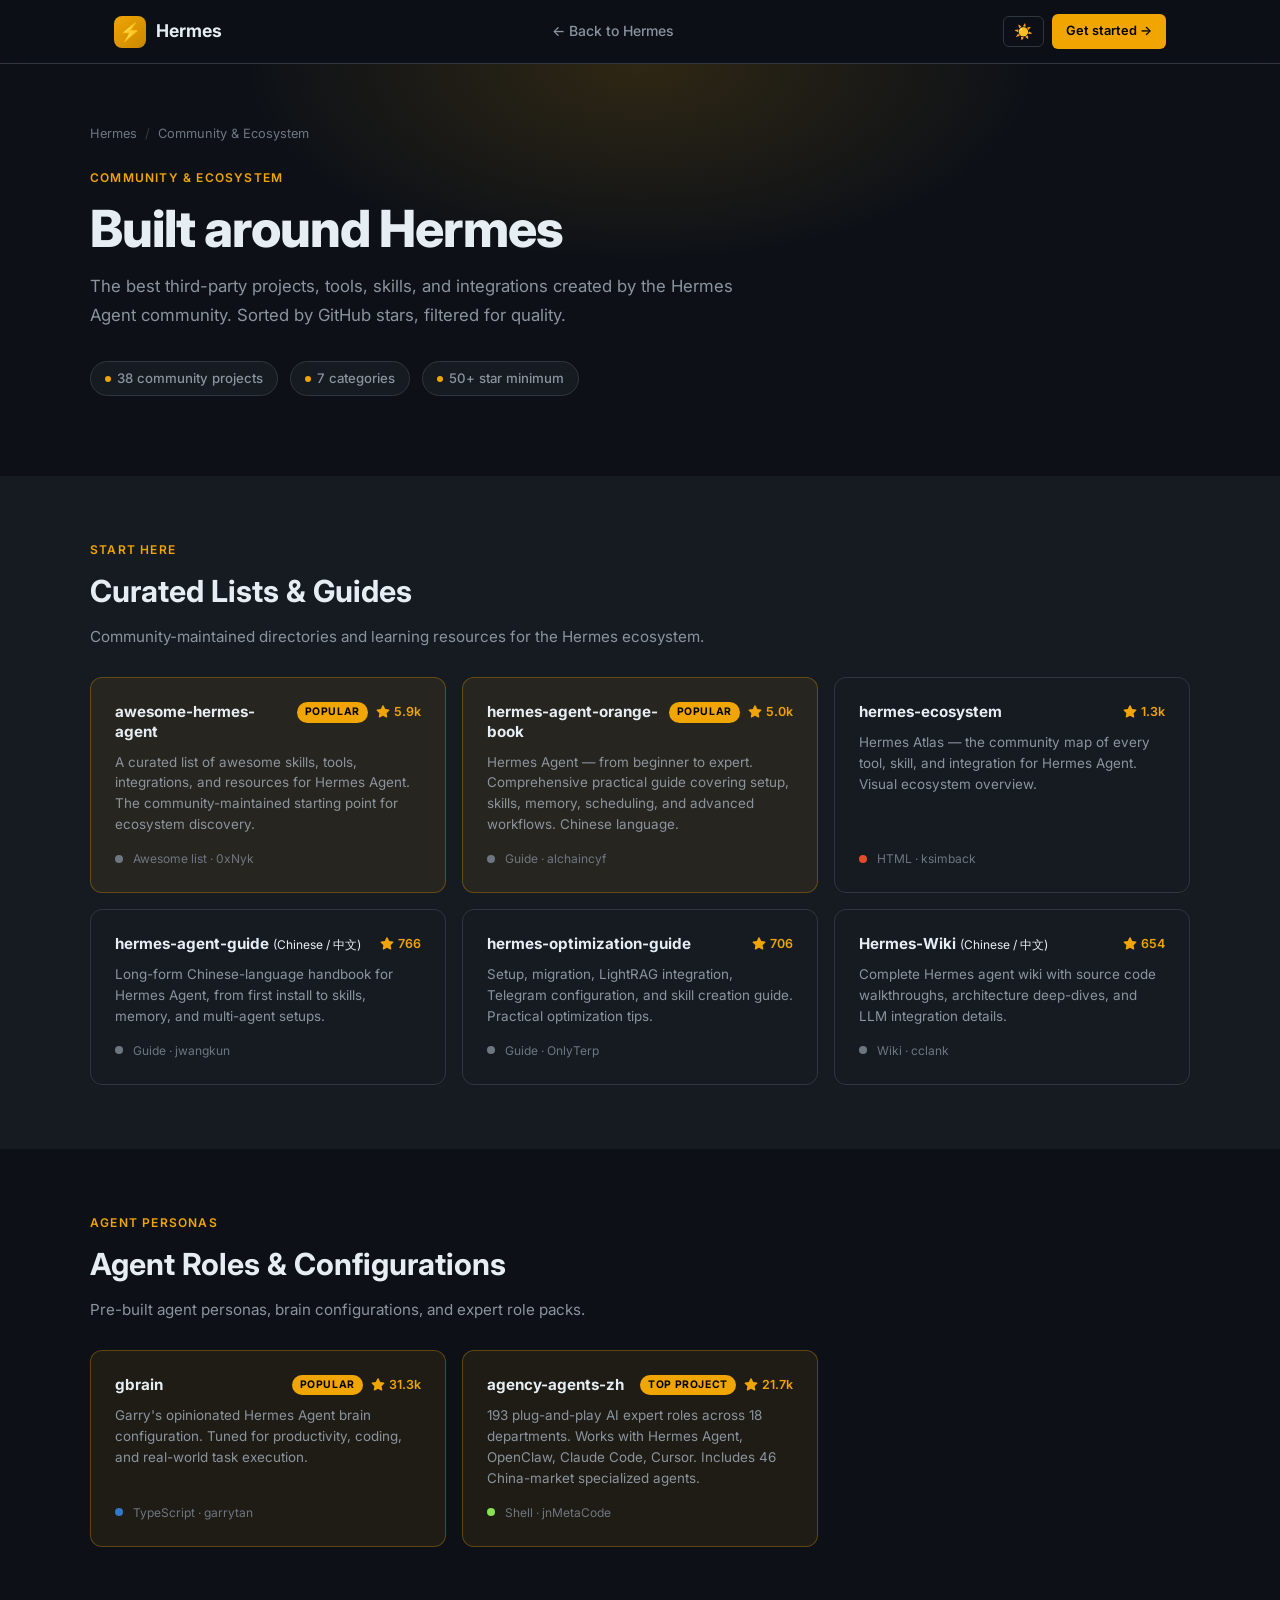
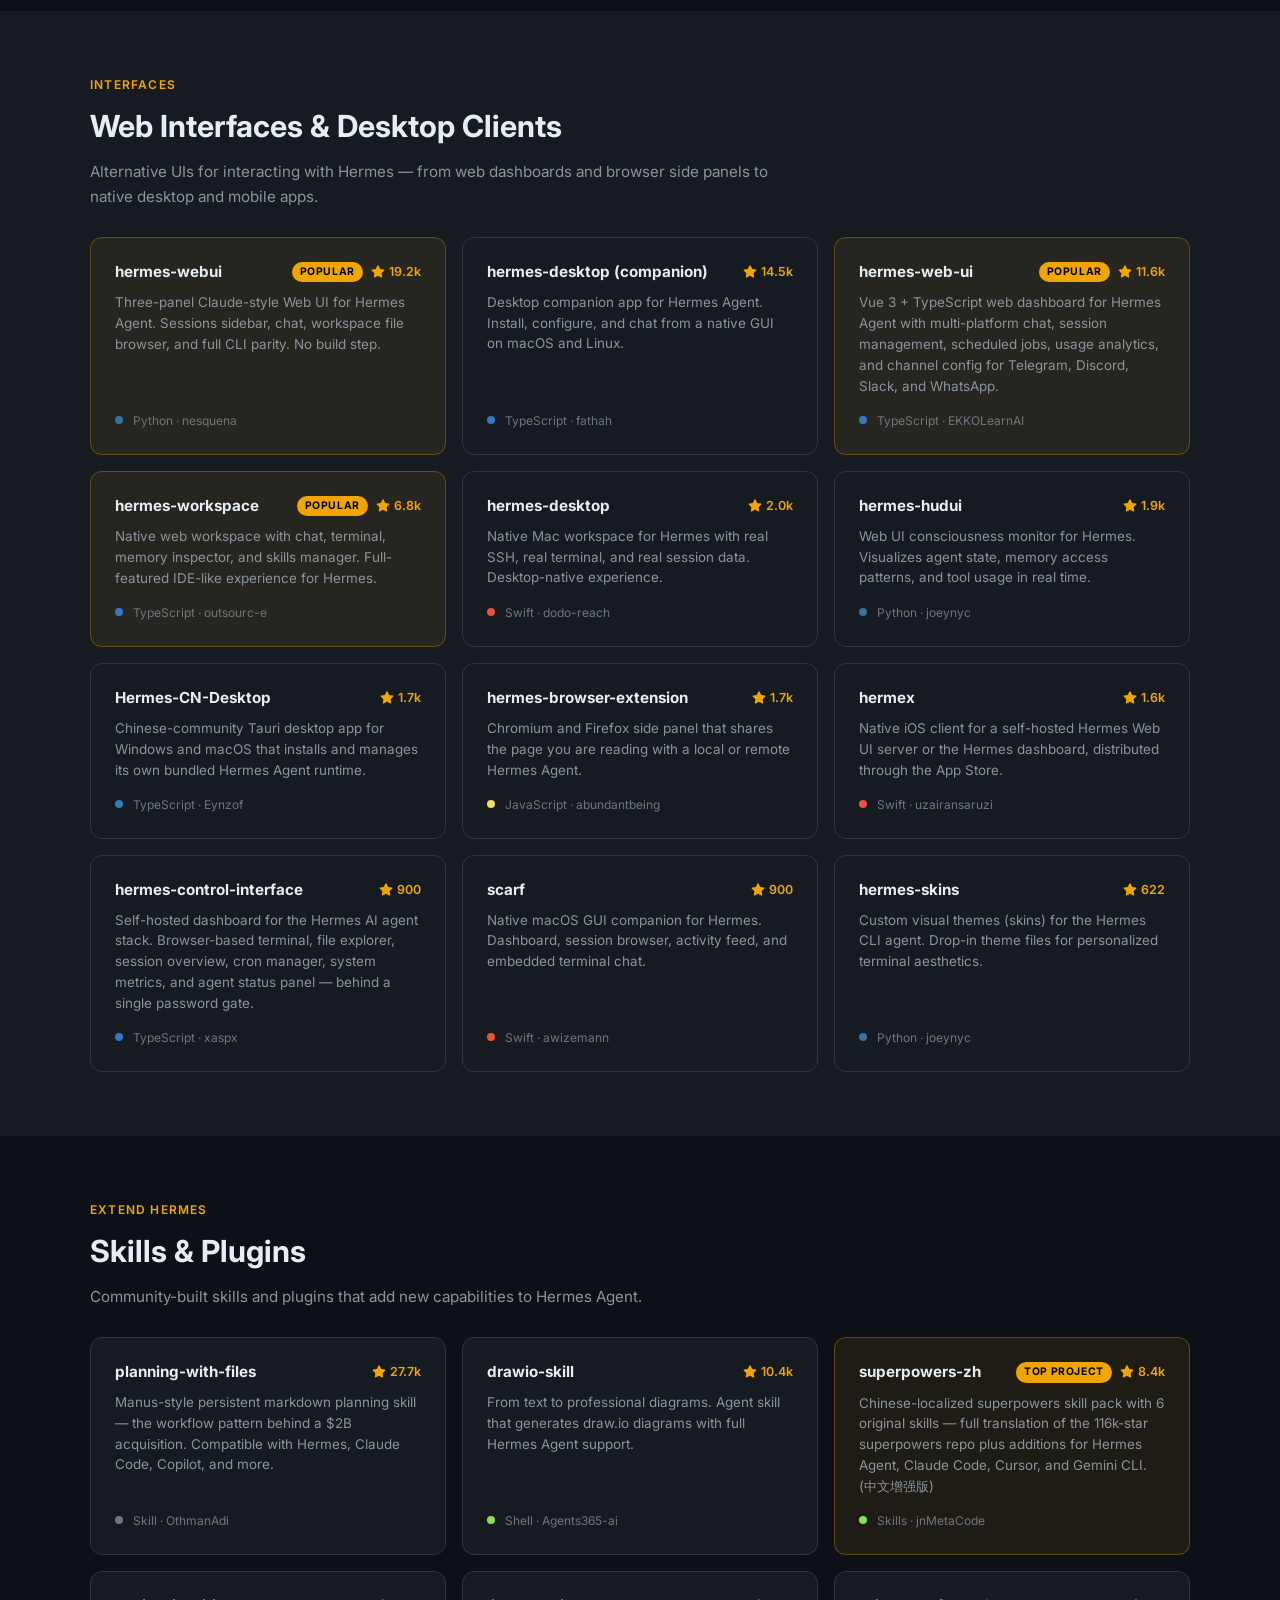
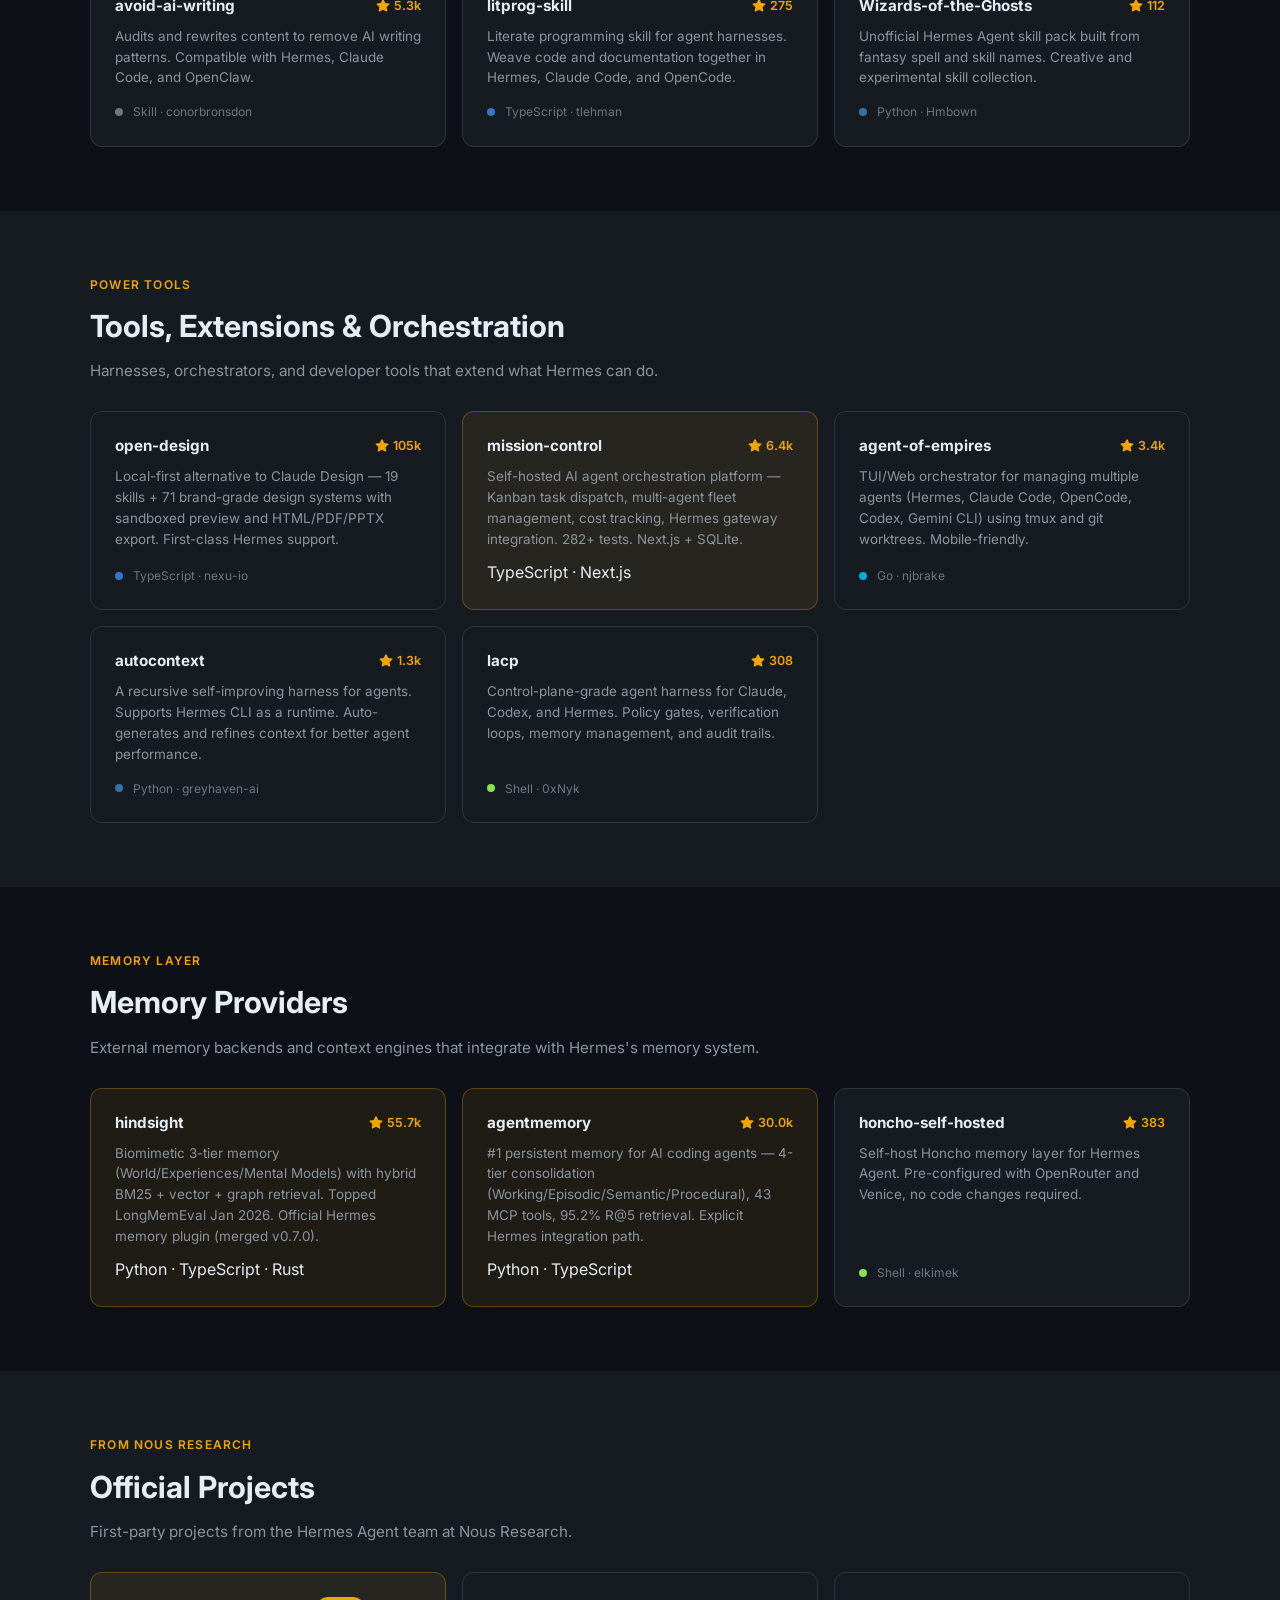
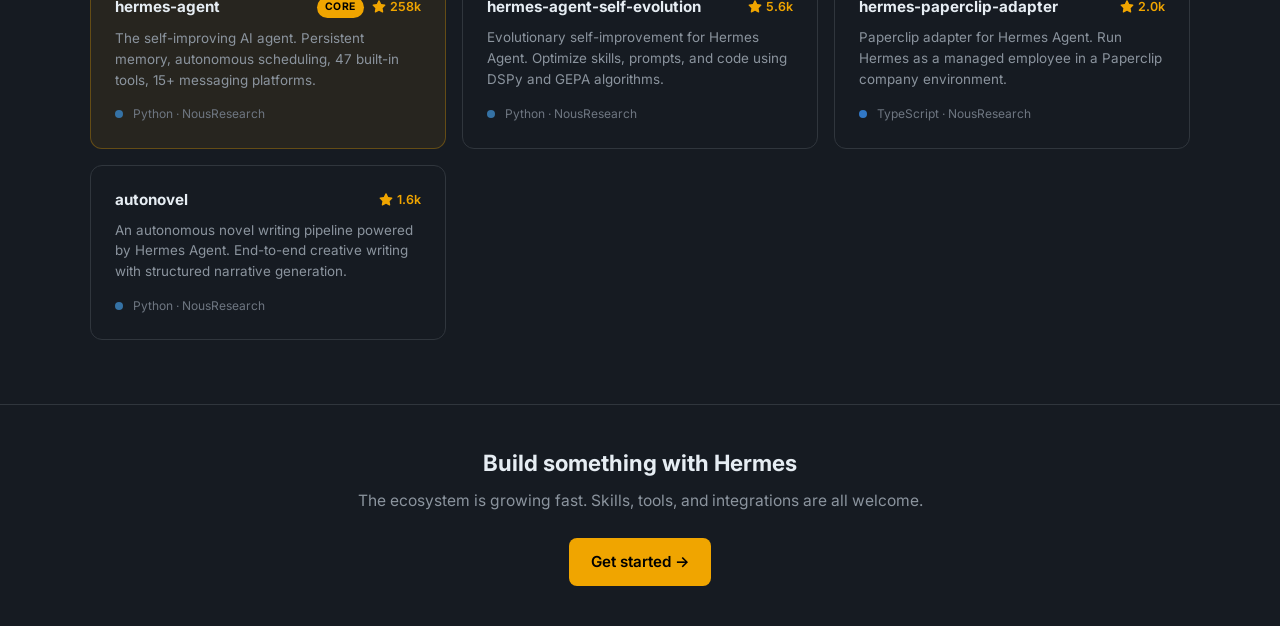
==== commit 45ad1d46: "docs(community): daily star count refresh + re-sort by stars" ====
--- a/community/index.html
+++ b/community/index.html
@@ -273,7 +273,7 @@
         <a href="https://github.com/jwangkun/hermes-agent-guide" target="_blank" rel="noopener" class="project-card">
           <div class="project-header">
             <div class="project-name">hermes-agent-guide <span style="font-weight: normal; font-size: 12px;">(Chinese / 中文)</span></div>
-            <span class="project-stars"><svg viewBox="0 0 16 16"><path d="M8 .25a.75.75 0 0 1 .673.418l1.882 3.815 4.21.612a.75.75 0 0 1 .416 1.279l-3.046 2.97.719 4.192a.75.75 0 0 1-1.088.791L8 12.347l-3.766 1.98a.75.75 0 0 1-1.088-.79l.72-4.194L.818 6.374a.75.75 0 0 1 .416-1.28l4.21-.611L7.327.668A.75.75 0 0 1 8 .25z"/></svg>764</span>
+            <span class="project-stars"><svg viewBox="0 0 16 16"><path d="M8 .25a.75.75 0 0 1 .673.418l1.882 3.815 4.21.612a.75.75 0 0 1 .416 1.279l-3.046 2.97.719 4.192a.75.75 0 0 1-1.088.791L8 12.347l-3.766 1.98a.75.75 0 0 1-1.088-.79l.72-4.194L.818 6.374a.75.75 0 0 1 .416-1.28l4.21-.611L7.327.668A.75.75 0 0 1 8 .25z"/></svg>766</span>
           </div>
           <div class="project-desc">Long-form Chinese-language handbook for Hermes Agent, from first install to skills, memory, and multi-agent setups.</div>
           <div class="project-meta"><span class="lang-dot lang-docs"></span> Guide &middot; jwangkun</div>
@@ -318,7 +318,7 @@
           <div class="project-header">
             <div class="project-name">agency-agents-zh</div>
             <span class="featured-badge">Top project</span>
-            <span class="project-stars"><svg viewBox="0 0 16 16"><path d="M8 .25a.75.75 0 0 1 .673.418l1.882 3.815 4.21.612a.75.75 0 0 1 .416 1.279l-3.046 2.97.719 4.192a.75.75 0 0 1-1.088.791L8 12.347l-3.766 1.98a.75.75 0 0 1-1.088-.79l.72-4.194L.818 6.374a.75.75 0 0 1 .416-1.28l4.21-.611L7.327.668A.75.75 0 0 1 8 .25z"/></svg>21.6k</span>
+            <span class="project-stars"><svg viewBox="0 0 16 16"><path d="M8 .25a.75.75 0 0 1 .673.418l1.882 3.815 4.21.612a.75.75 0 0 1 .416 1.279l-3.046 2.97.719 4.192a.75.75 0 0 1-1.088.791L8 12.347l-3.766 1.98a.75.75 0 0 1-1.088-.79l.72-4.194L.818 6.374a.75.75 0 0 1 .416-1.28l4.21-.611L7.327.668A.75.75 0 0 1 8 .25z"/></svg>21.7k</span>
           </div>
           <div class="project-desc">193 plug-and-play AI expert roles across 18 departments. Works with Hermes Agent, OpenClaw, Claude Code, Cursor. Includes 46 China-market specialized agents.</div>
           <div class="project-meta"><span class="lang-dot lang-shell"></span> Shell &middot; jnMetaCode</div>
@@ -412,7 +412,7 @@
         <a href="https://github.com/xaspx/hermes-control-interface" target="_blank" rel="noopener" class="project-card">
           <div class="project-header">
             <div class="project-name">hermes-control-interface</div>
-            <span class="project-stars"><svg viewBox="0 0 16 16"><path d="M8 .25a.75.75 0 0 1 .673.418l1.882 3.815 4.21.612a.75.75 0 0 1 .416 1.279l-3.046 2.97.719 4.192a.75.75 0 0 1-1.088.791L8 12.347l-3.766 1.98a.75.75 0 0 1-1.088-.79l.72-4.194L.818 6.374a.75.75 0 0 1 .416-1.28l4.21-.611L7.327.668A.75.75 0 0 1 8 .25z"/></svg>899</span>
+            <span class="project-stars"><svg viewBox="0 0 16 16"><path d="M8 .25a.75.75 0 0 1 .673.418l1.882 3.815 4.21.612a.75.75 0 0 1 .416 1.279l-3.046 2.97.719 4.192a.75.75 0 0 1-1.088.791L8 12.347l-3.766 1.98a.75.75 0 0 1-1.088-.79l.72-4.194L.818 6.374a.75.75 0 0 1 .416-1.28l4.21-.611L7.327.668A.75.75 0 0 1 8 .25z"/></svg>900</span>
           </div>
           <div class="project-desc">Self-hosted dashboard for the Hermes AI agent stack. Browser-based terminal, file explorer, session overview, cron manager, system metrics, and agent status panel — behind a single password gate.</div>
           <div class="project-meta"><span class="lang-dot lang-ts"></span> TypeScript &middot; xaspx</div>
@@ -420,7 +420,7 @@
         <a href="https://github.com/awizemann/scarf" target="_blank" rel="noopener" class="project-card">
           <div class="project-header">
             <div class="project-name">scarf</div>
-            <span class="project-stars"><svg viewBox="0 0 16 16"><path d="M8 .25a.75.75 0 0 1 .673.418l1.882 3.815 4.21.612a.75.75 0 0 1 .416 1.279l-3.046 2.97.719 4.192a.75.75 0 0 1-1.088.791L8 12.347l-3.766 1.98a.75.75 0 0 1-1.088-.79l.72-4.194L.818 6.374a.75.75 0 0 1 .416-1.28l4.21-.611L7.327.668A.75.75 0 0 1 8 .25z"/></svg>898</span>
+            <span class="project-stars"><svg viewBox="0 0 16 16"><path d="M8 .25a.75.75 0 0 1 .673.418l1.882 3.815 4.21.612a.75.75 0 0 1 .416 1.279l-3.046 2.97.719 4.192a.75.75 0 0 1-1.088.791L8 12.347l-3.766 1.98a.75.75 0 0 1-1.088-.79l.72-4.194L.818 6.374a.75.75 0 0 1 .416-1.28l4.21-.611L7.327.668A.75.75 0 0 1 8 .25z"/></svg>900</span>
           </div>
           <div class="project-desc">Native macOS GUI companion for Hermes. Dashboard, session browser, activity feed, and embedded terminal chat.</div>
           <div class="project-meta"><span class="lang-dot lang-swift"></span> Swift &middot; awizemann</div>
@@ -428,7 +428,7 @@
         <a href="https://github.com/joeynyc/hermes-skins" target="_blank" rel="noopener" class="project-card">
           <div class="project-header">
             <div class="project-name">hermes-skins</div>
-            <span class="project-stars"><svg viewBox="0 0 16 16"><path d="M8 .25a.75.75 0 0 1 .673.418l1.882 3.815 4.21.612a.75.75 0 0 1 .416 1.279l-3.046 2.97.719 4.192a.75.75 0 0 1-1.088.791L8 12.347l-3.766 1.98a.75.75 0 0 1-1.088-.79l.72-4.194L.818 6.374a.75.75 0 0 1 .416-1.28l4.21-.611L7.327.668A.75.75 0 0 1 8 .25z"/></svg>621</span>
+            <span class="project-stars"><svg viewBox="0 0 16 16"><path d="M8 .25a.75.75 0 0 1 .673.418l1.882 3.815 4.21.612a.75.75 0 0 1 .416 1.279l-3.046 2.97.719 4.192a.75.75 0 0 1-1.088.791L8 12.347l-3.766 1.98a.75.75 0 0 1-1.088-.79l.72-4.194L.818 6.374a.75.75 0 0 1 .416-1.28l4.21-.611L7.327.668A.75.75 0 0 1 8 .25z"/></svg>622</span>
           </div>
           <div class="project-desc">Custom visual themes (skins) for the Hermes CLI agent. Drop-in theme files for personalized terminal aesthetics.</div>
           <div class="project-meta"><span class="lang-dot lang-python"></span> Python &middot; joeynyc</div>
@@ -507,7 +507,7 @@
         <a href="https://github.com/nexu-io/open-design" target="_blank" rel="noopener" class="project-card">
           <div class="project-header">
             <div class="project-name">open-design</div>
-            <span class="project-stars"><svg viewBox="0 0 16 16"><path d="M8 .25a.75.75 0 0 1 .673.418l1.882 3.815 4.21.612a.75.75 0 0 1 .416 1.279l-3.046 2.97.719 4.192a.75.75 0 0 1-1.088.791L8 12.347l-3.766 1.98a.75.75 0 0 1-1.088-.79l.72-4.194L.818 6.374a.75.75 0 0 1 .416-1.28l4.21-.611L7.327.668A.75.75 0 0 1 8 .25z"/></svg>104k</span>
+            <span class="project-stars"><svg viewBox="0 0 16 16"><path d="M8 .25a.75.75 0 0 1 .673.418l1.882 3.815 4.21.612a.75.75 0 0 1 .416 1.279l-3.046 2.97.719 4.192a.75.75 0 0 1-1.088.791L8 12.347l-3.766 1.98a.75.75 0 0 1-1.088-.79l.72-4.194L.818 6.374a.75.75 0 0 1 .416-1.28l4.21-.611L7.327.668A.75.75 0 0 1 8 .25z"/></svg>105k</span>
           </div>
           <div class="project-desc">Local-first alternative to Claude Design — 19 skills + 71 brand-grade design systems with sandboxed preview and HTML/PDF/PPTX export. First-class Hermes support.</div>
           <div class="project-meta"><span class="lang-dot lang-ts"></span> TypeScript &middot; nexu-io</div>
@@ -558,7 +558,7 @@
         <a href="https://github.com/vectorize-io/hindsight" target="_blank" rel="noopener" class="project-card featured">
           <div class="project-header">
             <div class="project-name">hindsight</div>
-            <span class="project-stars"><svg viewBox="0 0 16 16"><path d="M8 .25a.75.75 0 0 1 .673.418l1.882 3.815 4.21.612a.75.75 0 0 1 .416 1.279l-3.046 2.97.719 4.192a.75.75 0 0 1-1.088.791L8 12.347l-3.766 1.98a.75.75 0 0 1-1.088-.79l.72-4.194L.818 6.374a.75.75 0 0 1 .416-1.28l4.21-.611L7.327.668A.75.75 0 0 1 8 .25z"/></svg>54.5k</span>
+            <span class="project-stars"><svg viewBox="0 0 16 16"><path d="M8 .25a.75.75 0 0 1 .673.418l1.882 3.815 4.21.612a.75.75 0 0 1 .416 1.279l-3.046 2.97.719 4.192a.75.75 0 0 1-1.088.791L8 12.347l-3.766 1.98a.75.75 0 0 1-1.088-.79l.72-4.194L.818 6.374a.75.75 0 0 1 .416-1.28l4.21-.611L7.327.668A.75.75 0 0 1 8 .25z"/></svg>55.7k</span>
           </div>
           <div class="project-desc">Biomimetic 3-tier memory (World/Experiences/Mental Models) with hybrid BM25 + vector + graph retrieval. Topped LongMemEval Jan 2026. Official Hermes memory plugin (merged v0.7.0).</div>
           <div class="project-lang">Python · TypeScript · Rust</div>
@@ -574,7 +574,7 @@
         <a href="https://github.com/elkimek/honcho-self-hosted" target="_blank" rel="noopener" class="project-card">
           <div class="project-header">
             <div class="project-name">honcho-self-hosted</div>
-            <span class="project-stars"><svg viewBox="0 0 16 16"><path d="M8 .25a.75.75 0 0 1 .673.418l1.882 3.815 4.21.612a.75.75 0 0 1 .416 1.279l-3.046 2.97.719 4.192a.75.75 0 0 1-1.088.791L8 12.347l-3.766 1.98a.75.75 0 0 1-1.088-.79l.72-4.194L.818 6.374a.75.75 0 0 1 .416-1.28l4.21-.611L7.327.668A.75.75 0 0 1 8 .25z"/></svg>382</span>
+            <span class="project-stars"><svg viewBox="0 0 16 16"><path d="M8 .25a.75.75 0 0 1 .673.418l1.882 3.815 4.21.612a.75.75 0 0 1 .416 1.279l-3.046 2.97.719 4.192a.75.75 0 0 1-1.088.791L8 12.347l-3.766 1.98a.75.75 0 0 1-1.088-.79l.72-4.194L.818 6.374a.75.75 0 0 1 .416-1.28l4.21-.611L7.327.668A.75.75 0 0 1 8 .25z"/></svg>383</span>
           </div>
           <div class="project-desc">Self-host Honcho memory layer for Hermes Agent. Pre-configured with OpenRouter and Venice, no code changes required.</div>
           <div class="project-meta"><span class="lang-dot lang-shell"></span> Shell &middot; elkimek</div>
